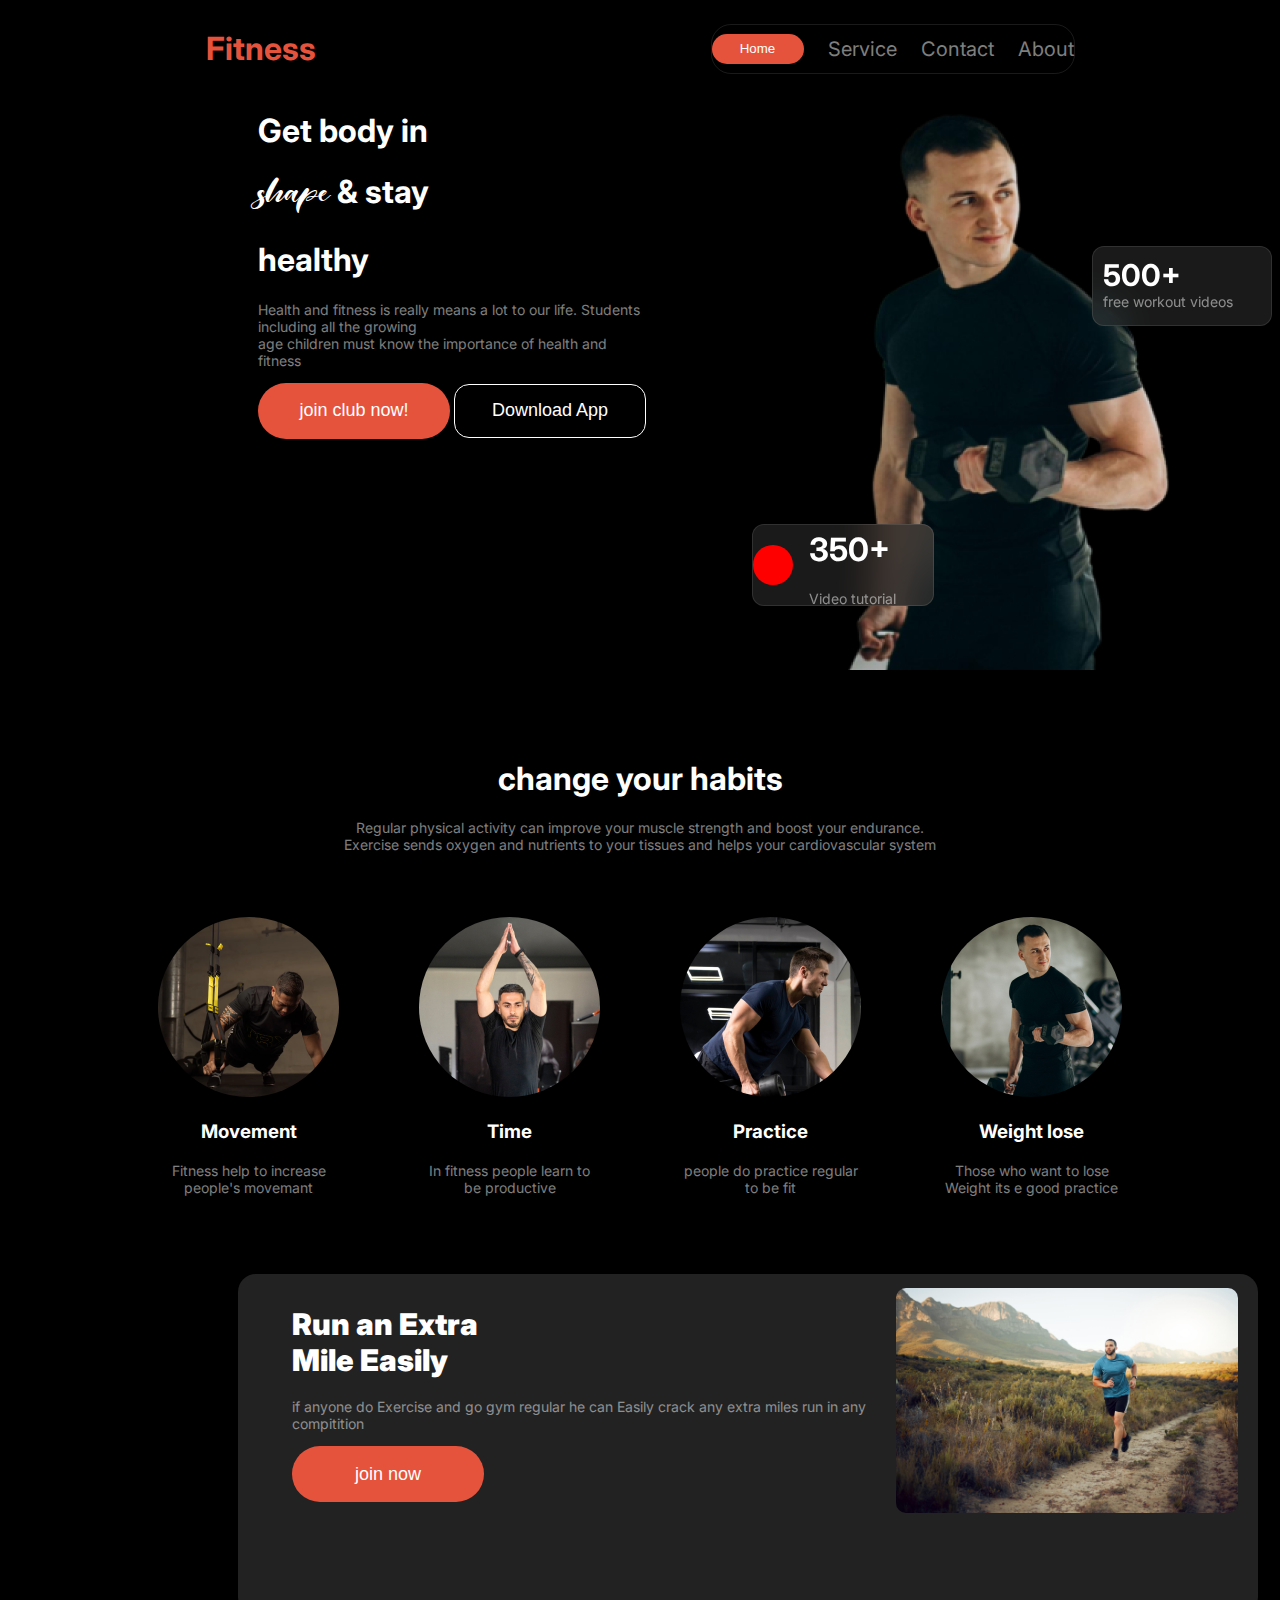
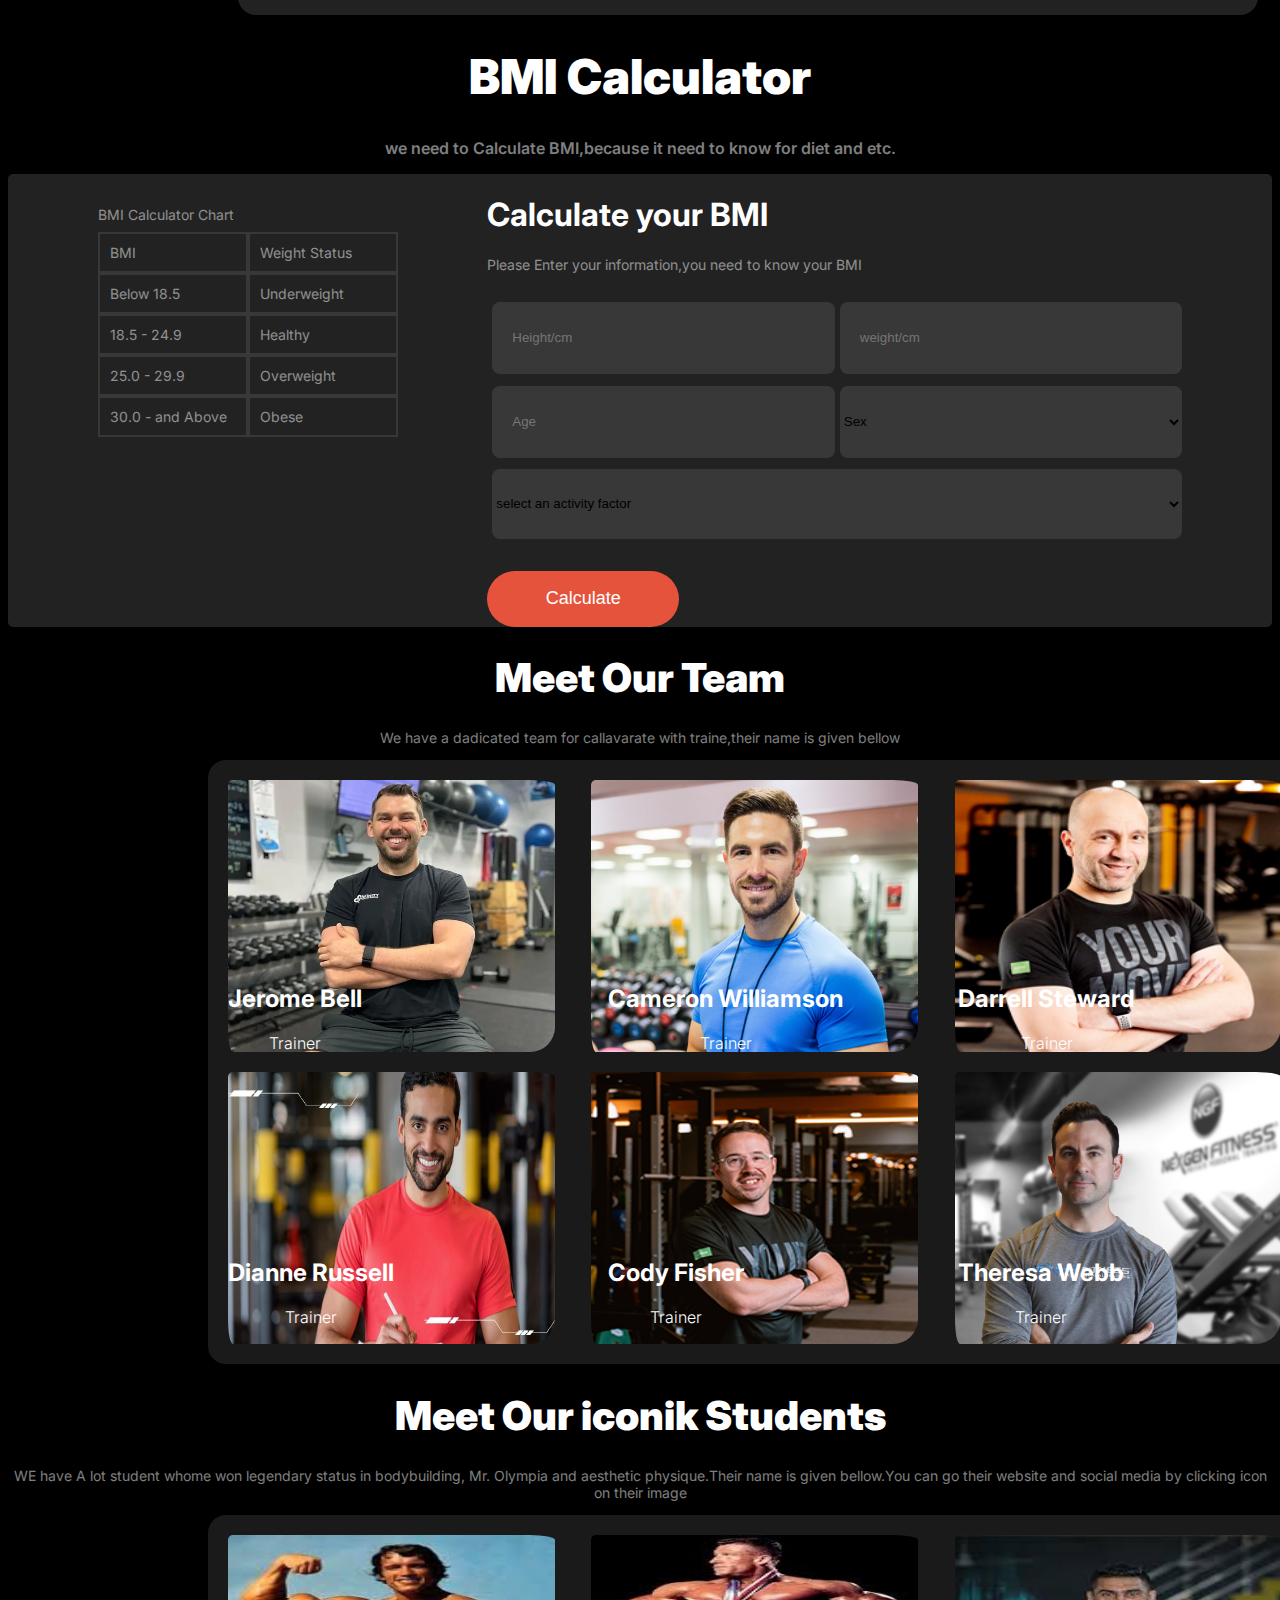
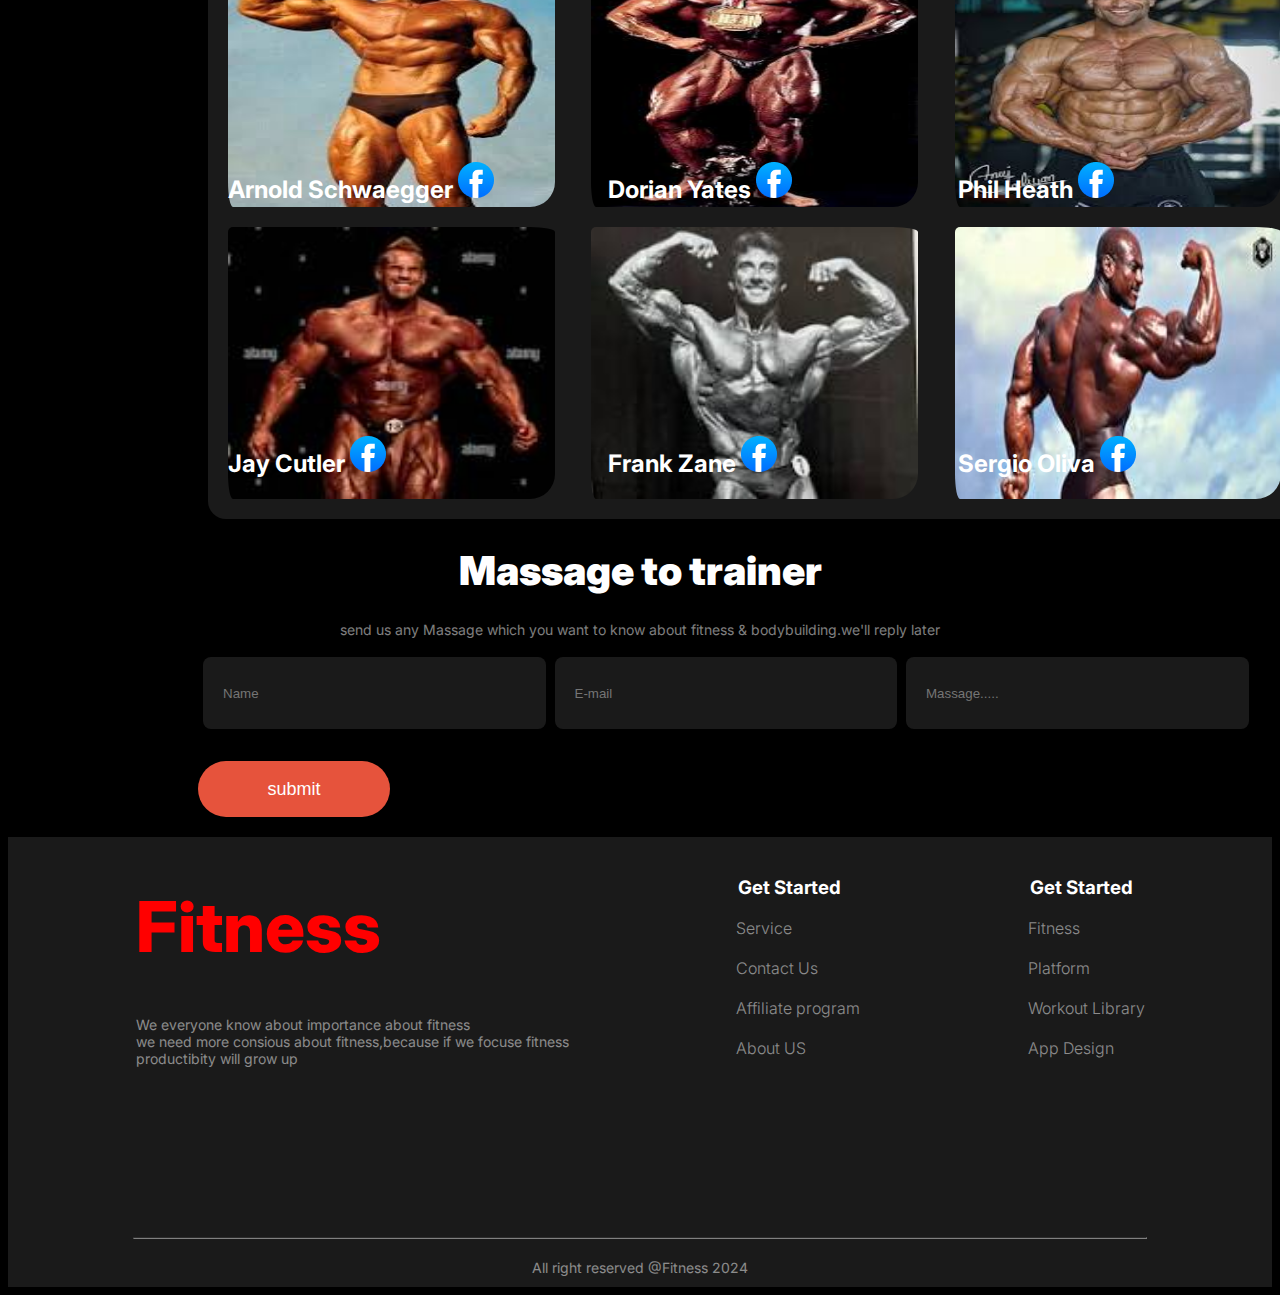
==== index.html @ fa9a308d "aro updated" ====
<!DOCTYPE html>
<html lang="en">

<head>
    <meta charset="UTF-8">
    <meta name="viewport" content="width=device-width, initial-scale=1.0">
    <title>Assignment_2</title>
    <link rel="stylesheet" href="styles/style.css">
    <link rel="stylesheet" href="font/stylesheet.css">
</head>

<body class="inter-fonts">
    <section class="main_jinis">
        <div class="upper">
            <h1 class="Fitness">Fitness</h1>
            <ul class="link_r">
                <button class="home_btn">Home</button>
                <li><a class="link likha" href="">Service</a></li>
                <li><a class="link likha" href="">Contact</a></li>
                <li><a class="link likha" href="">About</a></li>
            </ul>
            <!-- <div class="menu-icon">
                <i class="fa-solid fa-bars" onclick="toggleMenu()"></i>
            </div>  -->

        </div>
    </section>

    <section>
        <div class="banner">
            <div class="Get_body_in">
                <h1>Get body in</h1>
                <h1><span class="shape">shape</span> & stay</h1>
                <h1>healthy</h1>
                <p class="likha">Health and fitness is really means a lot to our life. Students including
                    all the growing <br> age children
                    must know the importance of health and fitness</p>
                <button class="btn1">join club now!</button>
                <button class="btn2">Download App</button>
            </div>
            <div class="pic_manush">
                <img src="images/Images 2.png" alt=""> <br>
                <div class="circle_home">
                    <button class="circle"></button>
                    <div class="Video_tutorial_350">
                        <h1>350+</h1>
                        <p class="likha">Video tutorial</p>
                    </div>

                </div>
                <div class="free">
                    <!-- <h1>bang</h1> -->
                    <h1 class="video500">500+</h1>
                    <p class="likha">free workout videos</p>

                </div>


            </div>





        </div>

    </section>
    <!-- cng  ur habit shuru -->
    <section class="change_your_habits">
        <h1 class="havit">change your habits</h1>
        <p class="havit likha">Regular physical activity can improve your muscle strength and boost your endurance.
            <br>
            Exercise sends oxygen
            and nutrients to your tissues and helps your cardiovascular system
        </p>
    </section>
    <!-- gol pic er kahini gula shuru -->
    <section class="ora_4jon">

        <div class="first_jon">
            <img class="round" src="images/image 3.png" alt="">
            <div class="Movement">
                <h3>Movement</h3>
                <p class="be_fit likha">Fitness help to increase people's movemant</p>
            </div>


        </div>
        <div class="first_jon">
            <div>
                <img class="round" src="images/image 2.png" alt="">
            </div>
            <div class="Movement">
                <h3>Time</h3>
                <p class="likha">In fitness people learn to be productive</p>
            </div>

        </div>
        <div class="first_jon">
            <div>
                <img class="round" src="images/image 4.png" alt="">

            </div>
            <div class="Movement">
                <h3>Practice</h3>
                <p class="likha">people do practice regular to be fit</p>
            </div>
        </div>
        <div class="first_jon">
            <div>
                <img class="round" src="images/image 5.png" alt="">
            </div>
            <div class="Movement">
                <h3>Weight lose</h3>
                <p class="likha">Those who want to lose Weight its e good practice</p>
            </div>

        </div>

    </section>
    <!--Run an Extra Mile Easily  -->
    <section class="Run_an">
        <div class="Mile_Easily_con">
            <h1 class="Mile_Easily">Run an Extra <br>Mile Easily</h1>
            <p class="likha anyone">if anyone do Exercise and go gym regular he can Easily crack any extra miles run in
                any compitition</p>
            <div class="anyone">
                <button class="btn1">join now</button>
            </div>
        </div>

        <div class="run_pic">
            <img src="images/run.jpg" alt="">
        </div>


    </section>
    <section class="BMI">
        <h1 class="BMI_heading">BMI Calculator</h1>
        <p class="likha BMI_likha">we need to Calculate BMI,because it need to know for diet and etc.</p>
    </section>

    <section class="Calculate">
        <div class="gridd_part">
            <h1 class="likha">BMI Calculator Chart</h1>
            <div class="jinis_continer">
                <div class="jinis likha">BMI</div>
                <div class="jinis likha">Weight Status</div>
                <div class="jinis likha">Below 18.5</div>
                <div class="jinis likha">Underweight</div>
                <div class="jinis likha">18.5 - 24.9 </div>
                <div class="jinis likha">Healthy</div>
                <div class="jinis likha">25.0 - 29.9</div>
                <div class="jinis likha">Overweight</div>
                <div class="jinis likha">30.0 - and Above</div>
                <div class="jinis likha">Obese</div>
            </div>


        </div>
        <div class="gridd_part2">
            <div>
                <h1>Calculate your BMI</h1>
                <p class="likha">Please Enter your information,you need to know your BMI</p>
            </div>
            <div class="Bmi_input_con">
                <input class="Bmi_input" type="text" name="" id="" placeholder="Height/cm">
                <input class="Bmi_input" type="text" name="" id="" placeholder="weight/cm">
                <input class="Bmi_input" type="text" name="" id="" placeholder="Age">
                <select class="Bmi_input_sex">
                    <option value="">Sex</option>
                    <option value="male">Male</option>
                    <option value="female">Female</option>
                    <option value="other">Other</option>
                </select>
                <!-- <input class="Bmi_input" type="text" name="" id="" placeholder="sex"> -->
                <select class="Bmi_input_activity">
                    <option value="">select an activity factor</option>
                    <option value="1">1</option>
                    <option value="  7-8 9 10 ">2-3</option>
                    <option value="other">4-6</option>
                    <option value="other">7-8</option>
                    <option value="other">9</option>
                    <option value="other">10</option>

                </select>
                <!-- <input class="Bmi_input" type="text" name="" id="" placeholder="select an activity factor"> -->
            </div>
            <div>
                <button class="btn1 btn_cal_edit ">Calculate</button>
            </div>

        </div>



    </section>
    <!-- meet our team -->
    <section class="Meet">
        <h1 class="meet_font">Meet Our Team</h1>
        <p class="likha ">We have a dadicated team for callavarate with traine,their name is given bellow</p>
    </section>

    <section class="traine_pic_container">
        <div class="trainer_pic_con">

            <img class="trainer_pic" src="images/trainer1.png" alt="">
            <div class="Jerome">
                <h2>Jerome Bell</h2>
                <p>Trainer</p>
            </div>
            <img class="trainer_pic" src="images/trainer2.png" alt="">
            <div class="Cameron">
                <h2>Cameron Williamson</h2>
                <p>Trainer</p>
            </div>
            <img class="trainer_pic" src="images/trainer3.png" alt="">
            <div class="Darrell">
                <h2>Darrell Steward</h2>
                <p>Trainer</p>
            </div>
            <img class="trainer_pic" src="images/trainer4.png" alt="">
            <div class="Dianne">
                <h2>Dianne Russell</h2>
                <p>Trainer</p>
            </div>
            <img class="trainer_pic" src="images/trainer5.png" alt="">
            <div class="Cody">
                <h2>Cody Fisher</h2>
                <p>Trainer</p>
            </div>
            <img class="trainer_pic" src="images/trainer6.png" alt="">
            <div class="Theresa">
                <h2>Theresa Webb</h2>
                <p>Trainer</p>
            </div>
        </div>


    </section>
    <!-- nije theke korte bolchilo ei part ta -->
    <section class="Meet">
        <h1 class="meet_font">Meet Our iconik Students</h1>
        <p class="likha ">WE have A lot student whome won legendary status in bodybuilding, Mr. Olympia and aesthetic
            physique.Their name is given bellow.You can go their website and social media by clicking icon on their
            image</p>
    </section>
    <section class="traine_pic_container">
        <div class="trainer_pic_con">

            <img class="trainer_pic" src="images/student/Arnold.jpg" alt="">
            <div class="Jerome">
                <h2>Arnold Schwaegger <a href="https://www.facebook.com/arnold/" target="_blank" class="social-link">
                        <img src="images/facebook.png" alt="Facebook" class="social-icon">
                    </a></h2>


            </div>
            <img class="trainer_pic" src="images/student/Dorian.jpg" alt="">
            <div class="Cameron">
                <h2>Dorian Yates <a href="https://www.facebook.com/DorianYatesDY/" target="_blank" class="social-link">
                        <img src="images/facebook.png" alt="Facebook" class="social-icon">
                    </a></h2>

            </div>
            <img class="trainer_pic" src="images/student/Phil.jpg" alt="">
            <div class="Darrell">
                <h2>Phil Heath <a href="https://www.facebook.com/p/Phil-Heath-The-Gift--100063620144382/"
                        target="_blank" class="social-link">
                        <img src="images/facebook.png" alt="Facebook" class="social-icon">
                    </a></h2>

            </div>
            <img class="trainer_pic" src="images/student/Jay.jpg" alt="">
            <div class="Dianne">
                <h2>Jay Cutler <a href="https://www.facebook.com/JayCutler4x/" target="_blank" class="social-link">
                        <img src="images/facebook.png" alt="Facebook" class="social-icon">
                    </a></h2>

            </div>
            <img class="trainer_pic" src="images/student/Frank.jpg" alt="">
            <div class="Cody">
                <h2>Frank Zane <a href="https://www.facebook.com/therealfrankzane/" target="_blank" class="social-link">
                        <img src="images/facebook.png" alt="Facebook" class="social-icon">
                    </a></h2>

            </div>
            <img class="trainer_pic" src="images/student/Sergio.jpg" alt="">
            <div class="Theresa">
                <h2>Sergio Oliva <a href="https://www.facebook.com/SergioOlivaJrFanPage/" target="_blank"
                        class="social-link">
                        <img src="images/facebook.png" alt="Facebook" class="social-icon">
                    </a></h2>

            </div>
        </div>


    </section>
    <section class="Meet">
        <h1 class="meet_font">Massage to trainer</h1>
        <p class="likha ">send us any Massage which you want to know about fitness & bodybuilding.we'll reply later
        </p>
    </section>
    <!-- <section class="creative">
        <div>
            <div class="Bmi_input_con">
                <input class="Bmi_input" type="text " name="" id="" placeholder="Name">
                <input class="Bmi_input" type="email" name="" id="" placeholder="E-mail" required>
                <input class="Bmi_input" type="text " name="" id="" placeholder="Age">
                <input class="Bmi_input" type="text " name="" id="" placeholder="weight">
                <input class="Bmi_input" type="text " name="" id="" placeholder="Input you BMI">
                <input class="Bmi_input" type="text " name="" id="" placeholder="Massage.....">
                <div class="align">
                    <button class="btn1 btn_cal_edit">submit</button>
                </div>

            </div>
        </div>
    </section> -->
    <div class="pari">
        <input class="Bmi_input Bmi_inputt" type="text " name="" id="" placeholder="Name">
        <input class="Bmi_input" type="email" name="" id="" placeholder="E-mail" required>
        <input class="Bmi_input" type="text " name="" id="" placeholder="Massage.....">
        <div class="vertical-center">
            <button class="btn1 btn_cal_edit">submit</button>
        </div>

    </div>
    <section class="foot">
        <div class="foot_fitness">
            <h1 class="f">Fitness</h1>
            <p class="likha">We everyone know about importance about fitness <br>
                we need more consious about fitness,because if we focuse fitness <br>
                productibity will grow up
            </p>
        </div>
        <div>
            <h3 class="Get">Get Started</h3>
            <ol class="ol">
                <li><a class="last_link" href="">Service</a> </li>
                <br>
                <li><a class="last_link" href="">Contact Us</a></li>
                <br>
                <li><a class="last_link" href="">Affiliate program</a></li>
                <br>
                <li><a class="last_link" href="">About US</a></li>
            </ol>
        </div>
        <div>
            <h3 class="Get">Get Started</h3>
            <ol class="ol">
                <li><a class="last_link" href="">Fitness</a> </li>
                <br>
                <li><a class="last_link" href="">Platform </a></li>
                <br>
                <li><a class="last_link" href="">Workout Library</a></li>
                <br>
                <li><a class="last_link" href="">App Design</a></li>
            </ol>
        </div>

    </section>

    <section class="foot2">
        <hr class="hrr">
        <h5 class="right likha">All right reserved @Fitness 2024</h5>
    </section>






</body>

</html>
---- styles/style.css ----
@import url('https://fonts.googleapis.com/css2?family=Inter:wght@100..900&display=swap');

/* @import url('https://fonts.cdnfonts.com/css/miama'); */
/* @font-face {
    font-family: "miama";
    src: url (' ');

} */
.shape{
    font-family: 'real_miami';
  }

/*   
* {
     margin: 1rem;
    padding-left: 1rem;
    padding-right: 1rem; 
 
}  */
/* .shape{
    font-size: larger;
  } */
.likha {
    color: rgba(255, 255, 255, 0.5);
    font-size: 14px;
    font-weight: 400;
    margin-top: 0px;
    background-image: url("");
    /* text-align: center; */

}

.inter-fonts {
    font-family: "Inter", sans-serif;
    font-optical-sizing: auto;
    font-weight: 300;
    font-style: normal;
    font-variation-settings: "slnt" 0;
    background-color: black;
    color: white;
}

.upper {
    display: flex;
    justify-content: space-around;
}


.home_btn {
    width: 92px;
    height: 30px;
    background: rgb(230, 83, 60);
    border-radius: 15px;
    text-align: center;
    color: white;
    border: none;
}

.btn1 {
    font-size: 18px;
    background: rgb(230, 83, 60);
    border-radius: 30px;
    text-align: center;
    color: white;
    width: 12rem;
    height: 3.5rem;
    border: none;
}

.btn2 {
    font-size: 18px;
    color: white;
    background: black;
    border: 1px solid white;
    border-radius: 15px;
    text-align: center;
    /* color: white; */
    width: 12rem;
    height: 54px;
    /* border: none; */

}




@media screen and (max-width:576px) {
    .home_btn {
        flex-direction: column;
        align-items: center;
    }

    .home_btn a {
        padding: 10px 12px;
        /* Reduce padding for smaller screens */
        font-size: 14px;
        /* Adjust font size */
    }

    .link_r {
        /* border: 5px solid whitesmoke; */
        flex-direction: column;

    }

}

.banner {
    display: flex;
    gap: 12rem;
}

.video500 {
    color: white;
    font-size: 30px;
    font-weight: 700;
    padding: 0px;
    margin: 0px;

}

.Get_body_in {
    padding-left: 250px
}

.Fitness {
    color: rgb(230, 83, 60);
    font-weight: 700;

}

.link {
    text-decoration: none;

    font-size: 20px;


}


.link_r {
    border: 1px solid rgba(255, 255, 255, 0.1);

    border-radius: 20px;
    list-style: none;
    display: flex;
    align-items: center;
    gap: 1.5rem;
    padding-left: 0px;

}

.shape {
    font-weight: 400;
}

.main_jinis {
    background-color: linear-gradient(rgb(17, 17, 17), rgba(119, 119, 119, 0) 100%);
}

/* 
.pera_btn {
    display: flex;
    border: 5px solid rebeccapurple;
} */
/* 
.out {
    border: 1px solid rgba(255, 255, 255, 0.1);
    height: 96px;
    width: 206px;
    border-radius: 12px;
    backdrop-filter: blur(20px);
    background: rgba(48, 48, 48, 0.54);

}
*/
.circle_home {
    display: flex;
    flex-direction: row;
    align-items: center;
    border: 1px solid #ffffff1a;
    border-radius: 12px;
    backdrop-filter: blur(20px);
    background: rgba(48, 48, 48, 0.54);
    width: 180px;
    height: 80px;
    margin-top: -150px;
    margin-left: -90px;
    gap: 1rem;

}

/* .Video_tutorial_350 {} */

.circle {
    height: 40px;
    width: 40px;
    border-radius: 20px;
    background-color: red;
    border: none;
    /* position: absolute; */


}

.free {
    /* margin-top: 0px;
    padding-top: 0px; */
    width: 180px;
    /* min-width: fit-content; */
    height: 80px;
    border: 1px solid rgba(255, 255, 255, 0.1);
    border-radius: 12px;
    backdrop-filter: blur(20px);
    background: rgba(255, 255, 255, 0.1);
    margin-top: -360px;
    margin-left: 250px;
    box-sizing: border-box;
    padding: 10px;

}

/* bannar part responsive korbo ekn */
@media screen and (max-width:576px) {

    .banner {
        flex-direction: column;
        margin-left: 6rem;
    }

    .Get_body_in {
        margin-left: -20rem;
    }

    .pic_manush {
        /* width: 100%; */
        margin-top: -10rem;
        margin-left: -1rem;
    }

    .free {
        margin-top: -330px;
        margin-left: 210px;
    }

    .circle_home {
        margin-top: -250px;
        margin-left: -80px;
    }




}

.change_your_habits {
    margin-top: 20rem;
}

.havit {
    text-align: center;
}

@media screen and (max-width:576px) {
    .change_your_habits {
        padding-top: 5rem;
    }
}

.ora_4jon {
    display: flex;
    /* padding-top: 4rem; */
    margin: 4rem auto;
    /* padding-left: 16rem; */
    /* padding-right: 16rem; */
    justify-content: center;
    gap: 5rem;
    max-width: 220px;
}

.round {
    border-radius: 50%;

}

.Movement {
    text-align: center;
}

.be_fit {
    text-align: center;
}

@media screen and (max-width:576px) {
    .ora_4jon {
        /* border: 2px solid blue; */
        flex-direction: column;
        /* border-right: 50000rem; */
        /* margin-right: */
    }

    .Movement {
        /* border: 2px dotted blueviolet; */

    }

    .first_jon {
        /* border: 2px solid brown; */

    }

    /* .first_jon{
        padding-left: -800rem;
    } */


    /* .round {} */
}

.Mile_Easily_con {
    /* border: 2px  solid brown; */
    margin-top: -100px;
    padding-top: 0px;
}

.Mile_Easily {
    /* border: 2px solid blue; */
    font-size: 30px;
    font-weight: 900;
    /* padding-top:  0px; */
    /* margin-top: 0px; */
    padding-left: 54px;
}

.Run_an {
    margin-left: 230px;
    width: 1020px;
    height: 341px;
    align-items: center;
    border-radius: 18px;
    background: rgb(34, 34, 34);
    display: flex;
    /* border: 2px blueviolet dashed; */


}


.anyone {
    padding-left: 54px;
}

.run_pic {
    border-radius: 10px;
    height: 312px;
    width: 366px;
    padding-right: 20px;
    /* transform: scale(2); */
    /* display: inline-block; */
    /* transition: transform 0.3s ease-in-out; */
    /* all .2s ease; */
    /* vertical-align: middle; */


}

.run_pic img {
    /* transform: */
    width: 100%;
    border-radius: 10px;
    /* width: 366px;
height: 312px; */
    /* transform: scale(2); */
}

@media screen and (max-width:576px) {
    .Run_an {
        /* border: 2px solid brown; */
        margin-top: 1rem;
        width: 430px;
        height: 530px;
        margin-left: -0rem;
        flex-direction: column;
        padding-left: rem;
    }

    .Mile_Easily_con {
        margin-top: 1rem;
    }

    .run_pic {
        margin-top: 2rem;
    }

}


.BMI {
    text-align: center;
}

.BMI_heading {
    font-size: 48px;
    font-weight: 900;
}

@media screen and (max-width:576px) {
    .BMI {
        margin-left: 1rem;
    }
}


.BMI_likha {
    font-size: 16px;
    font-weight: 600;

}

.Calculate {
    background-color: rgb(34, 34, 34);
    width: 100%;
    border-radius: 5px;
}

.jinis {
    border: 2px solid rgba(255, 255, 255, 0.1);
    padding: 10px;

}

.jinis_continer {
    display: grid;

    grid-template-columns: 150px 150px;


}

.Bmi_input_con {
    padding-top: 10px;
    display: grid;
    grid-template-columns: repeat(2, 1fr);
    row-gap: 7px;
    /* column-gap: px; */
}

.Bmi_input {
    border-radius: 8px;
    width: 282.5px;
    height: 48px;
    position: static;
    margin-top: 5px;
    margin-left: 5px;
    background: rgba(255, 255, 255, 0.1);
    padding: 12px 40px 12px 20px;
    /* align-items: center; */
    border: none;

}

.Bmi_input_sex {
    background: rgba(255, 255, 255, 0.1);
    border-radius: 8px;
    border: none;
    margin-top: 5px;
    margin-left: 5px;
    position: static;

}

.Bmi_input_activity {
    background: rgba(255, 255, 255, 0.1);
    border-radius: 8px;
    border: none;
    margin-top: 4px;
    margin-left: 5px;
    /* width: px; */
    height: 70px;
    grid-column: span 2;

}

.gridd_part {

    padding-top: 2rem;

}

@media screen and (max-width:576px) {
    .Calculate {
        width: 465px;
        flex-direction: column;
        border-radius: 10px;

    }

    .gridd_part {
        margin-top: 3rem;
        margin-left: 3rem;


    }

    .gridd_part2 {
        margin-top: 3rem;
        margin-left: 3rem;
        /* margin-right: 5rem; */
    }

    .Bmi_input_con {
        width: 50px;
    }

    .Bmi_input {
        width: 140px;

    }

    .Bmi_input_sex {
        width: 200px;
    }

    .Bmi_input_activity {
        width: 415px;
    }

    .btn_cal_edit {
        margin-bottom: 2rem;
    }
}

hr {
    margin: 0px;
}

.hrr {

    width: 80%;
    margin: auto;
    border-color: gray;

}

.Calculate {
    display: flex;
    justify-content: space-evenly;
    /* height: fit-content; */
}

.btn_cal_edit {
    margin-top: 2rem;

}

.Meet {
    text-align: center;
}

.meet_font {
    font-size: 40px;
    font-weight: 900;
}

.traine_pic_container {
    border-radius: 18px;
    background: rgba(255, 255, 255, 0.1);
    width: 80%;
    align-items: center;
    width: 1090px;
    height: 604px;
    margin-left: 200px;

}

.trainer_pic_con {
    display: grid;
    grid-template-columns: repeat(3, 1fr);
    position: relative;
    text-align: center;
    color: white;

}

.trainer_pic {
    padding-top: 20px;
    padding-left: 20px;
    width: 326.67px;
    height: 272px;
    border-radius: 25px;
    /* object-fit: cover; */

}

.Jerome {
    position: absolute;
    bottom: 275px;
    left: 20px;
}

.Cameron {
    position: absolute;
    bottom: 275px;
    left: 400px;
}

.Darrell {
    position: absolute;
    bottom: 275px;
    left: 750px;
}

.Dianne {
    position: absolute;
    bottom: 1px;
    left: 20px;
}

.Cody {
    position: absolute;
    bottom: 1px;
    left: 400px;
}

.Theresa {
    position: absolute;
    bottom: 1px;
    left: 750px;
}

@media screen and (max-width:576px) {
    .traine_pic_container {
        margin-left: 3rem;

        width: 370px;
        height: 1800px;
        /* flex-direction: column; */
    }

    .trainer_pic_con {
        grid-template-columns: repeat(1, 1fr);

    }

    .Jerome {
        position: absolute;
        bottom: 1450px;
        left: 30px;
    }

    .Cameron {
        position: absolute;
        bottom: 1150px;
        left: 30px;
    }

    .Darrell {
        position: absolute;
        bottom: 880px;
        left: 30px;
    }

    .Dianne {
        position: absolute;
        bottom: 580px;
        left: 30px;
    }

    .Cody {
        position: absolute;
        bottom: 280px;
        left: 30px;
    }

    .Theresa {
        position: absolute;
        bottom: 1px;
        left: 30px;
    }


}

@media screen and (max-width:576px) {
    .creative {
        border: 1px solid blue;
        /* margin-left: 55rem; */
        margin: 0 auto;
        /* width: 10%; */
        /* width: 90px; */
        /* height: 5000px; */
        /* width: max-content; */
        height: auto;
        width: fit-content;
    }

    .Bmi_input {
        /* border: 5px dotted blue; */


    }

    .Bmi_input_con {
        /* column-gap: 5px; */
    }

    .pari {
        /* border: 5px dotted blue; */
        padding-left: 50px;
        width: 100px;
    }

    .Bmi_inputt {}


}

.foot {
    margin-top: 20px;
    background: rgba(255, 255, 255, 0.1);
    height: 400px;
    /* border-radius: 15px; */
    display: flex;
    justify-content: space-evenly;
    width: 100%;
    border-width: 2px solid blue;
    /* rgba(255, 255, 255, 0.1); */
    /* border-width: 70%; */
    border: width 40%;


}

.f {
    color: red;
    font-size: 70px;
    font-weight: 800;

}


.Get {
    padding-top: 20px;
    padding-left: 42px;
}

.ol {
    list-style: none;

}

.last_link {
    text-decoration: none;
    color: rgba(255, 255, 255, 0.5);


}

.foot2 {

    background: rgba(255, 255, 255, 0.1);
    height: 50px;
    width: 100%;

}

.right {
    text-align: center;
    padding-top: 20px;
}

.creative {
    border-radius: 18px;
    background: rgba(255, 255, 255, 0.1);
    width: 80%;
    align-items: center;
    width: 1090px;
    height: 350px;
    margin: 0 auto;

}


@media screen and (max-width:576px) {
    .foot {
        height: 51rem;
        width: 29rem;
        /* border-radius: 50px; */
        flex-direction: column;
    }

    .f {
        margin-top: 0px;
    }

    .foot_fitness {
        border-radius: 5px;
        /* border: 1px solid blue; */
        margin-top: 1px;
        margin-left: 2rem;

    }

    .foot2 {
        width: 29rem;

    }


}

.pari {
    padding-left: 190px;
}
---- font/stylesheet.css ----
/*! Generated by Font Squirrel (https://www.fontsquirrel.com) on August 12, 2024 */



@font-face {
    font-family: 'real_miami';
    src: url('real_miami-webfont.eot');
    src: url('real_miami-webfont.eot?#iefix') format('embedded-opentype'),
         url('real_miami-webfont.woff2') format('woff2'),
         url('real_miami-webfont.woff') format('woff'),
         url('real_miami-webfont.ttf') format('truetype'),
         url('real_miami-webfont.svg#real_miamiregular') format('svg');
    font-weight: normal;
    font-style: normal;

}
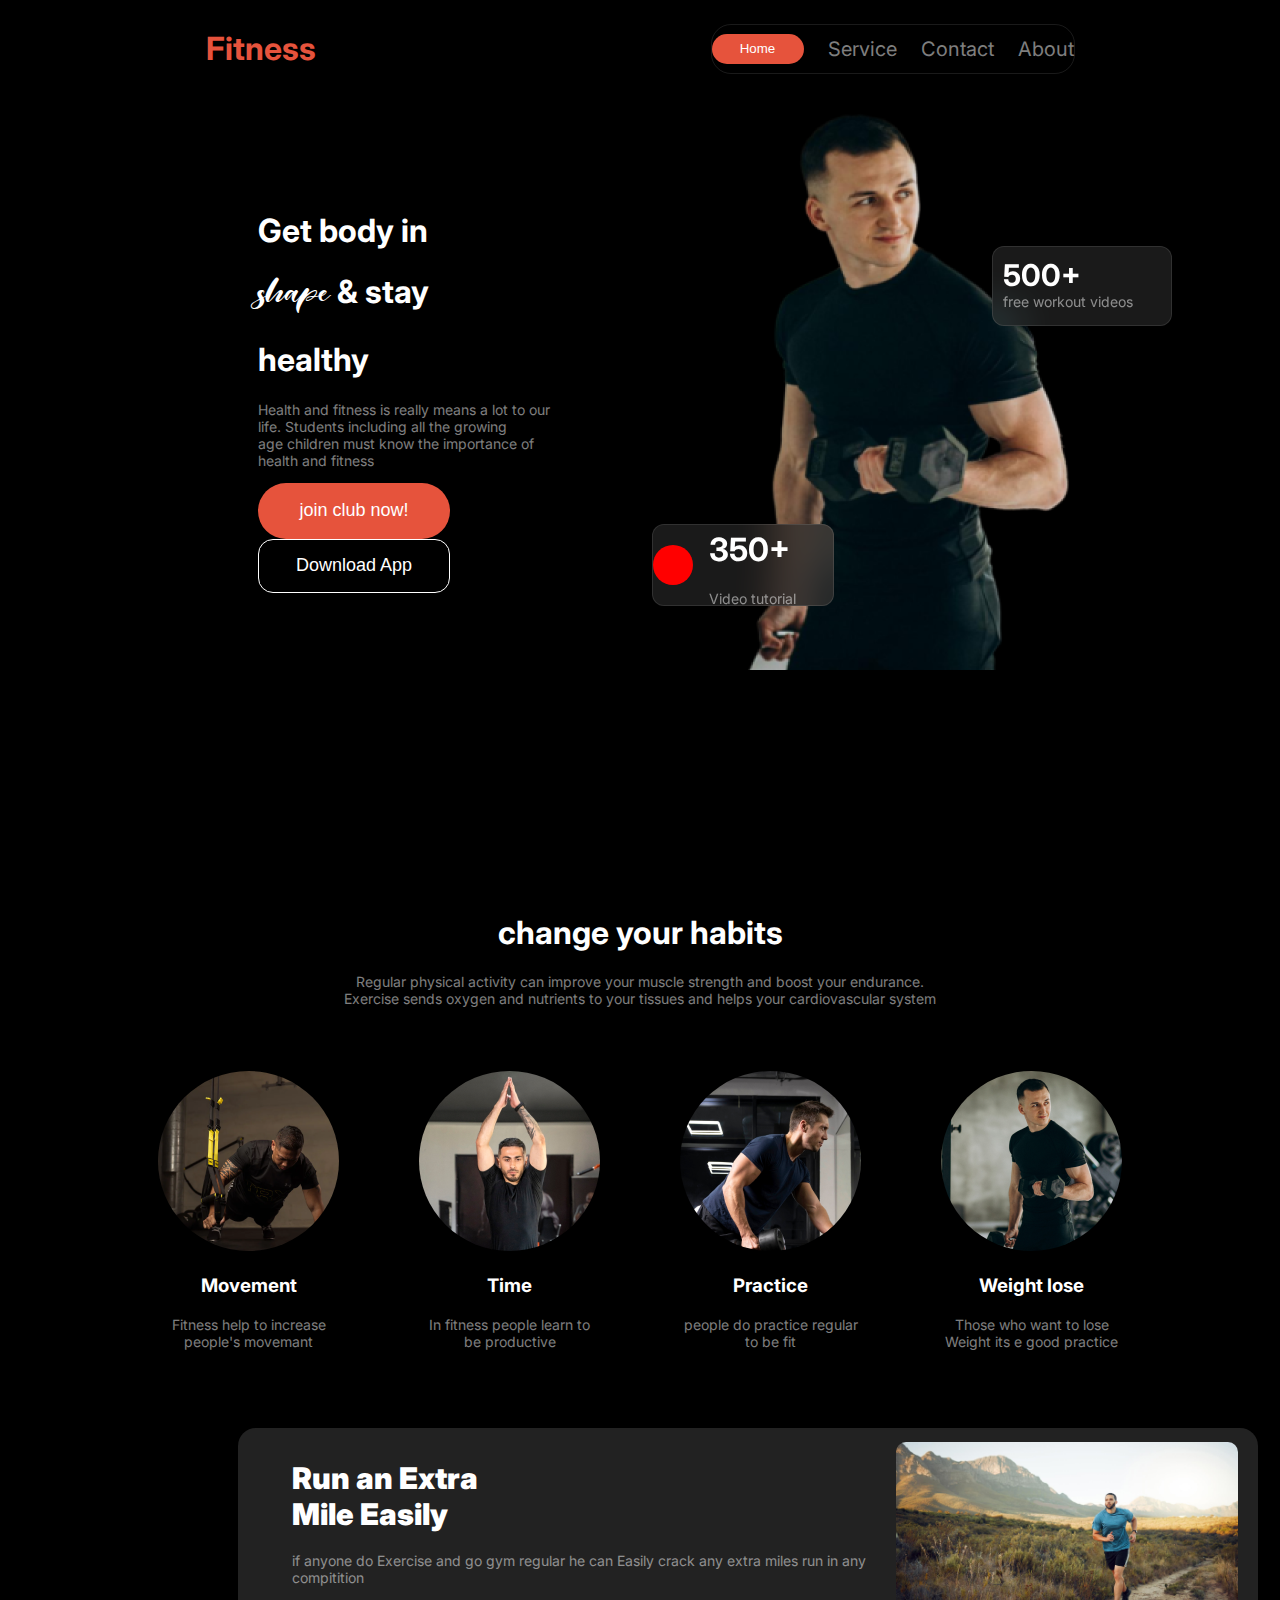
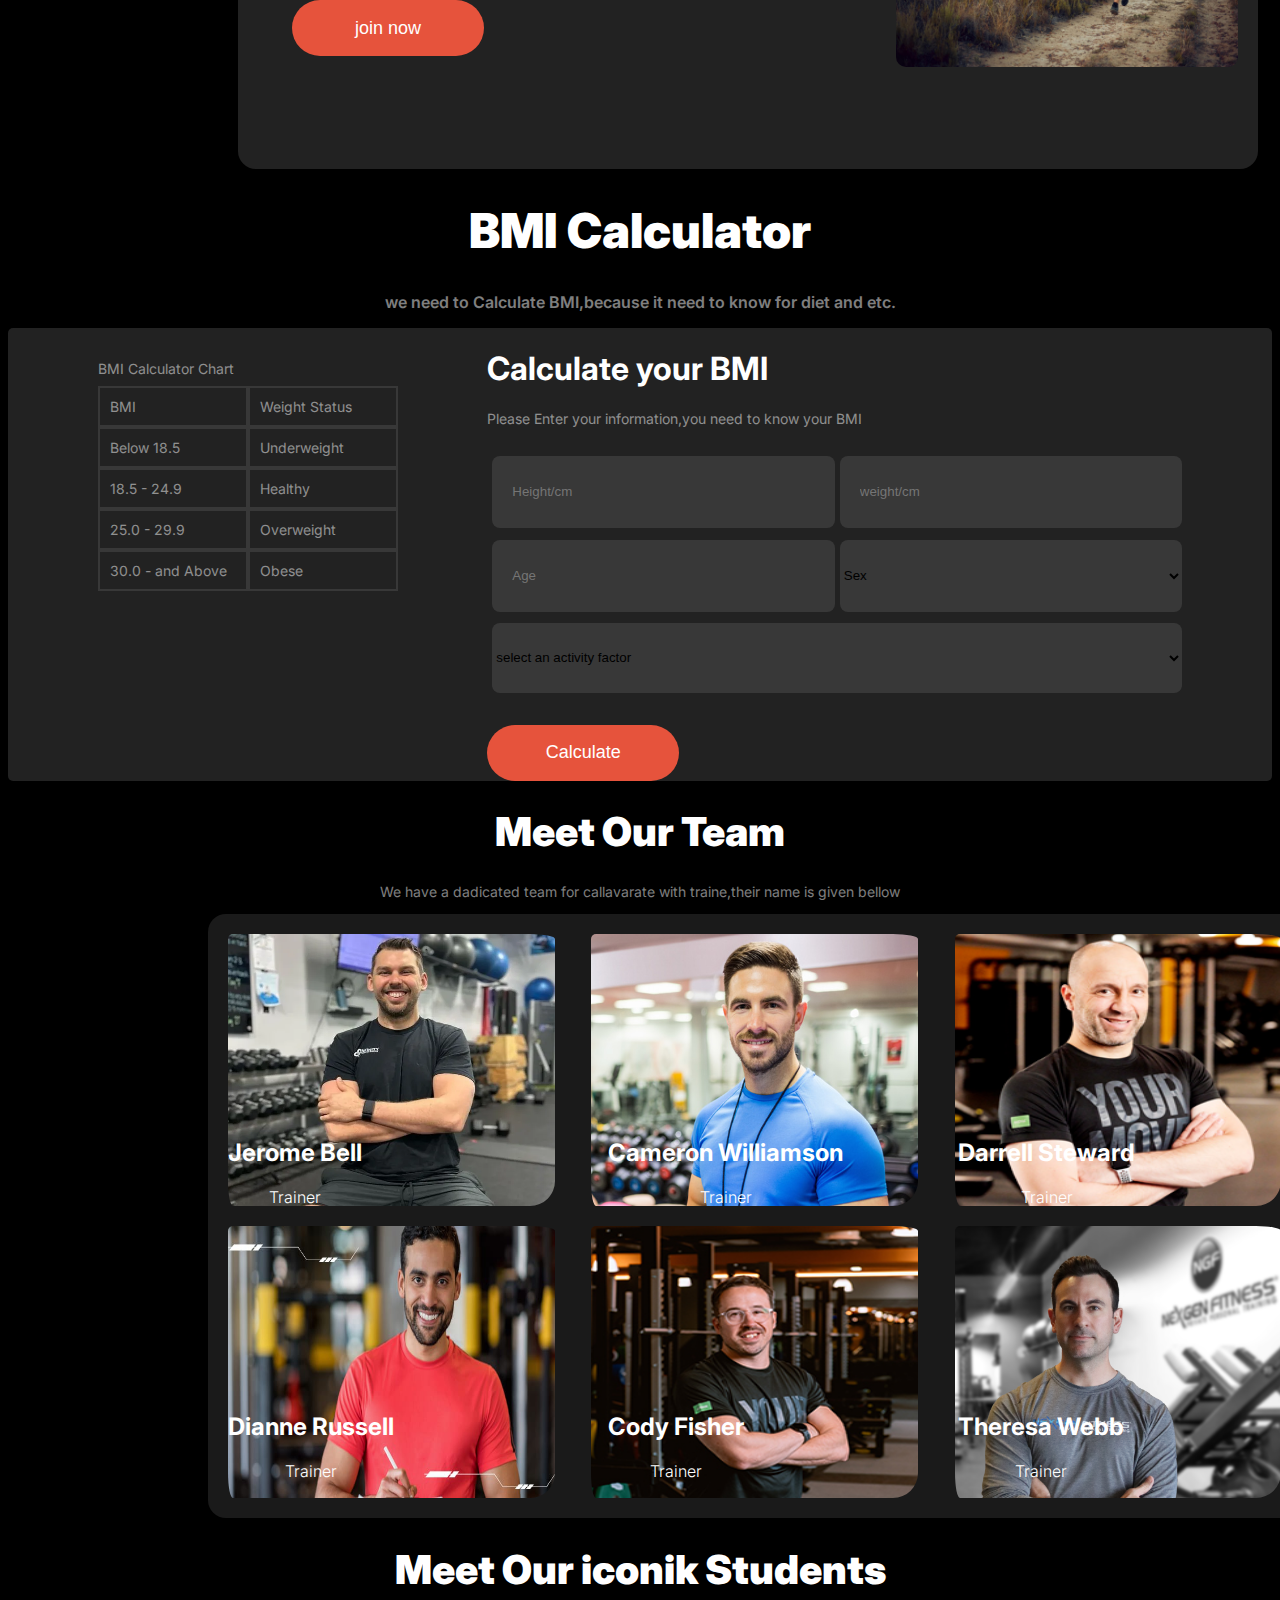
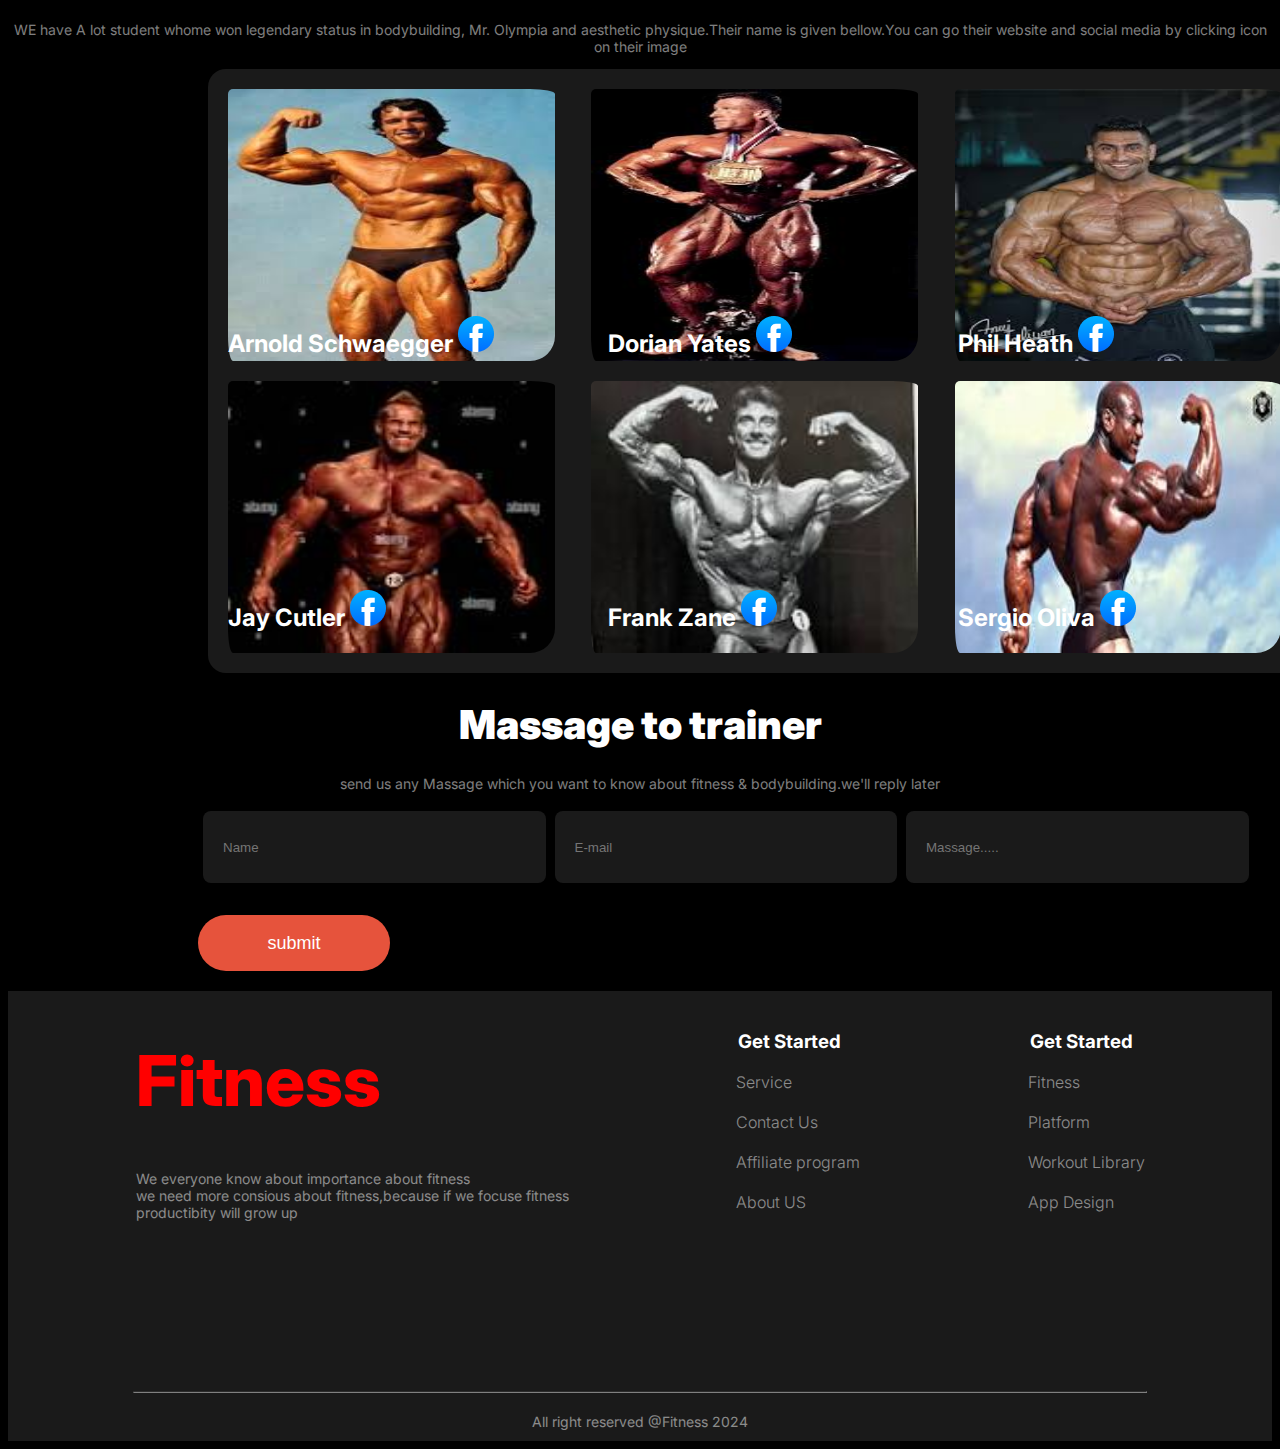
==== commit 55dbeaf3: "my" ====
--- a/index.html
+++ b/index.html
@@ -7,6 +7,9 @@
     <title>Assignment_2</title>
     <link rel="stylesheet" href="styles/style.css">
     <link rel="stylesheet" href="font/stylesheet.css">
+    <link rel="stylesheet" href="https://cdnjs.cloudflare.com/ajax/libs/font-awesome/6.6.0/css/all.min.css"
+        integrity="sha512-Kc323vGBEqzTmouAECnVceyQqyqdsSiqLQISBL29aUW4U/M7pSPA/gEUZQqv1cwx4OnYxTxve5UMg5GT6L4JJg=="
+        crossorigin="anonymous" referrerpolicy="no-referrer" />
 </head>
 
 <body class="inter-fonts">
@@ -37,10 +40,15 @@
                     must know the importance of health and fitness</p>
                 <button class="btn1">join club now!</button>
                 <button class="btn2">Download App</button>
-            </div>
+                <!-- <i class="fa-solid fa-play"></i> -->
+
+            </div>
+            <!-- <i class="fa-solid fa-play"></i> -->
             <div class="pic_manush">
                 <img src="images/Images 2.png" alt=""> <br>
+
                 <div class="circle_home">
+
                     <button class="circle"></button>
                     <div class="Video_tutorial_350">
                         <h1>350+</h1>
--- a/styles/style.css
+++ b/styles/style.css
@@ -6,6 +6,13 @@
     src: url (' ');
 
 } */
+ .fa-solid{
+    /* border: 2px solid blue; */
+    /* padding-bottom: 50px; */
+    padding-top: 300px;
+    padding-left: 0px;
+    padding-right:150px;
+ }
 .shape{
     font-family: 'real_miami';
   }
@@ -102,6 +109,7 @@
         flex-direction: column;
 
     }
+    
 
 }
 
@@ -120,6 +128,7 @@
 }
 
 .Get_body_in {
+    padding-top: 100px;
     padding-left: 250px
 }
 
@@ -198,6 +207,7 @@
     border-radius: 20px;
     background-color: red;
     border: none;
+    
     /* position: absolute; */
 
 
@@ -219,6 +229,10 @@
     padding: 10px;
 
 }
+.pic_manush {
+    /* width: 100%; */
+   padding-right: 100px;
+}
 
 /* bannar part responsive korbo ekn */
 @media screen and (max-width:576px) {
@@ -229,13 +243,20 @@
     }
 
     .Get_body_in {
+        padding-top: 10px;
         margin-left: -20rem;
     }
+    .fa-solid{
+        /* border: 2px solid blue; */
+        /* padding-bottom: 50px; */
+        padding-left: 2rem;
+        padding-top: 1rem;
+        
+     }
 
     .pic_manush {
         /* width: 100%; */
-        margin-top: -10rem;
-        margin-left: -1rem;
+        padding-top: px;
     }
 
     .free {
@@ -295,6 +316,7 @@
     .ora_4jon {
         /* border: 2px solid blue; */
         flex-direction: column;
+
         /* border-right: 50000rem; */
         /* margin-right: */
     }
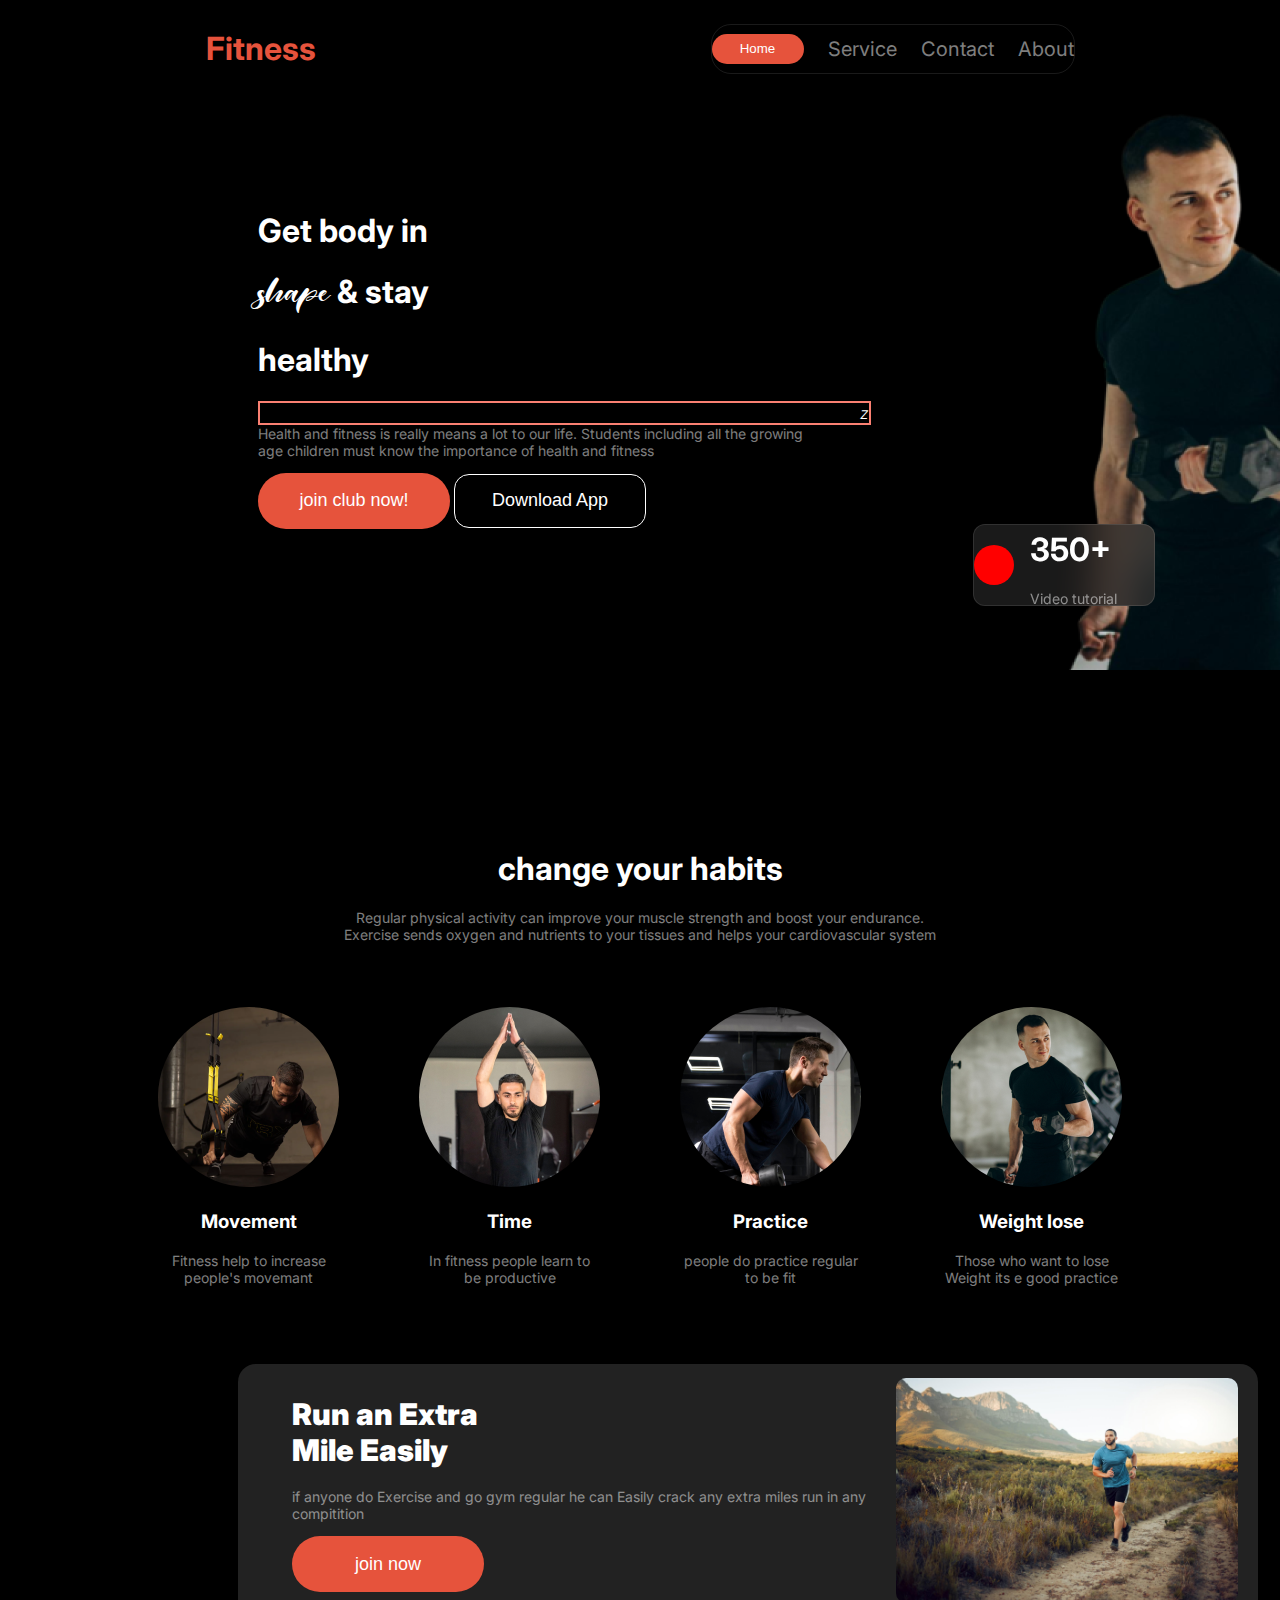
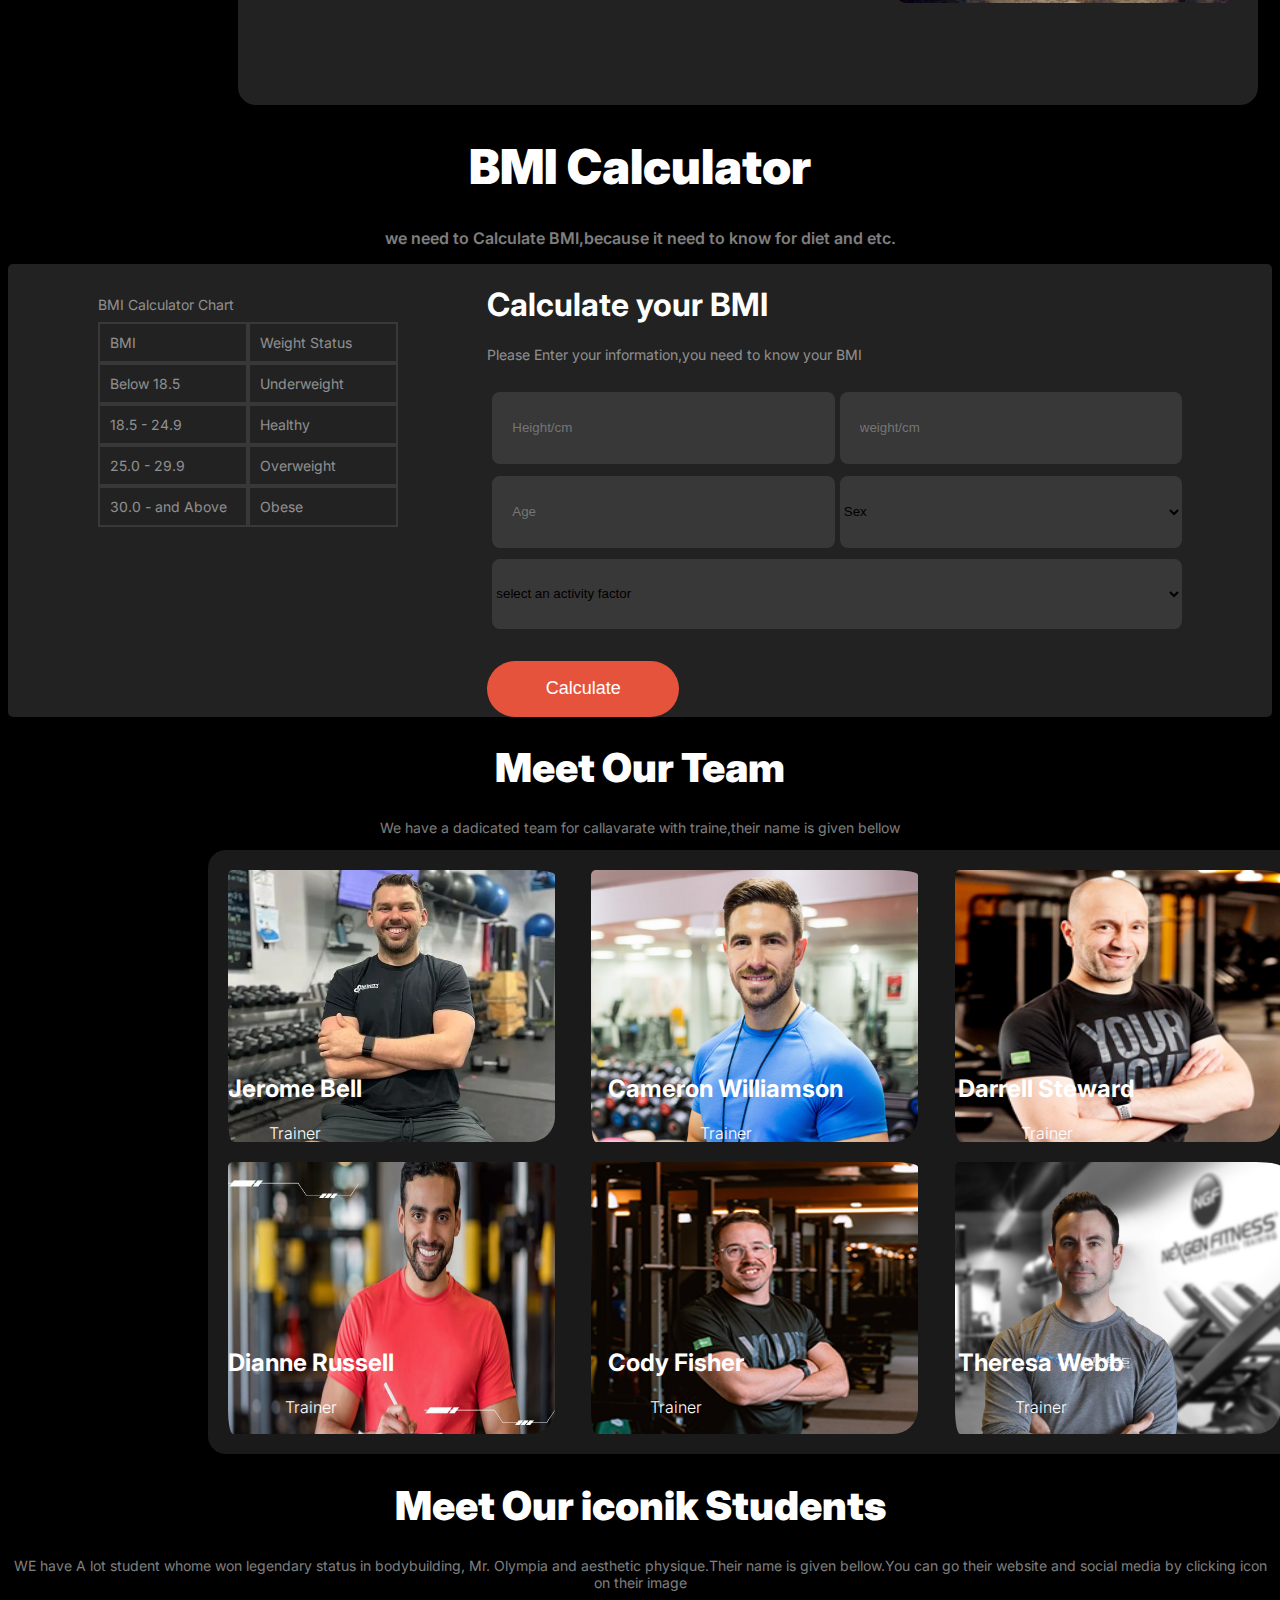
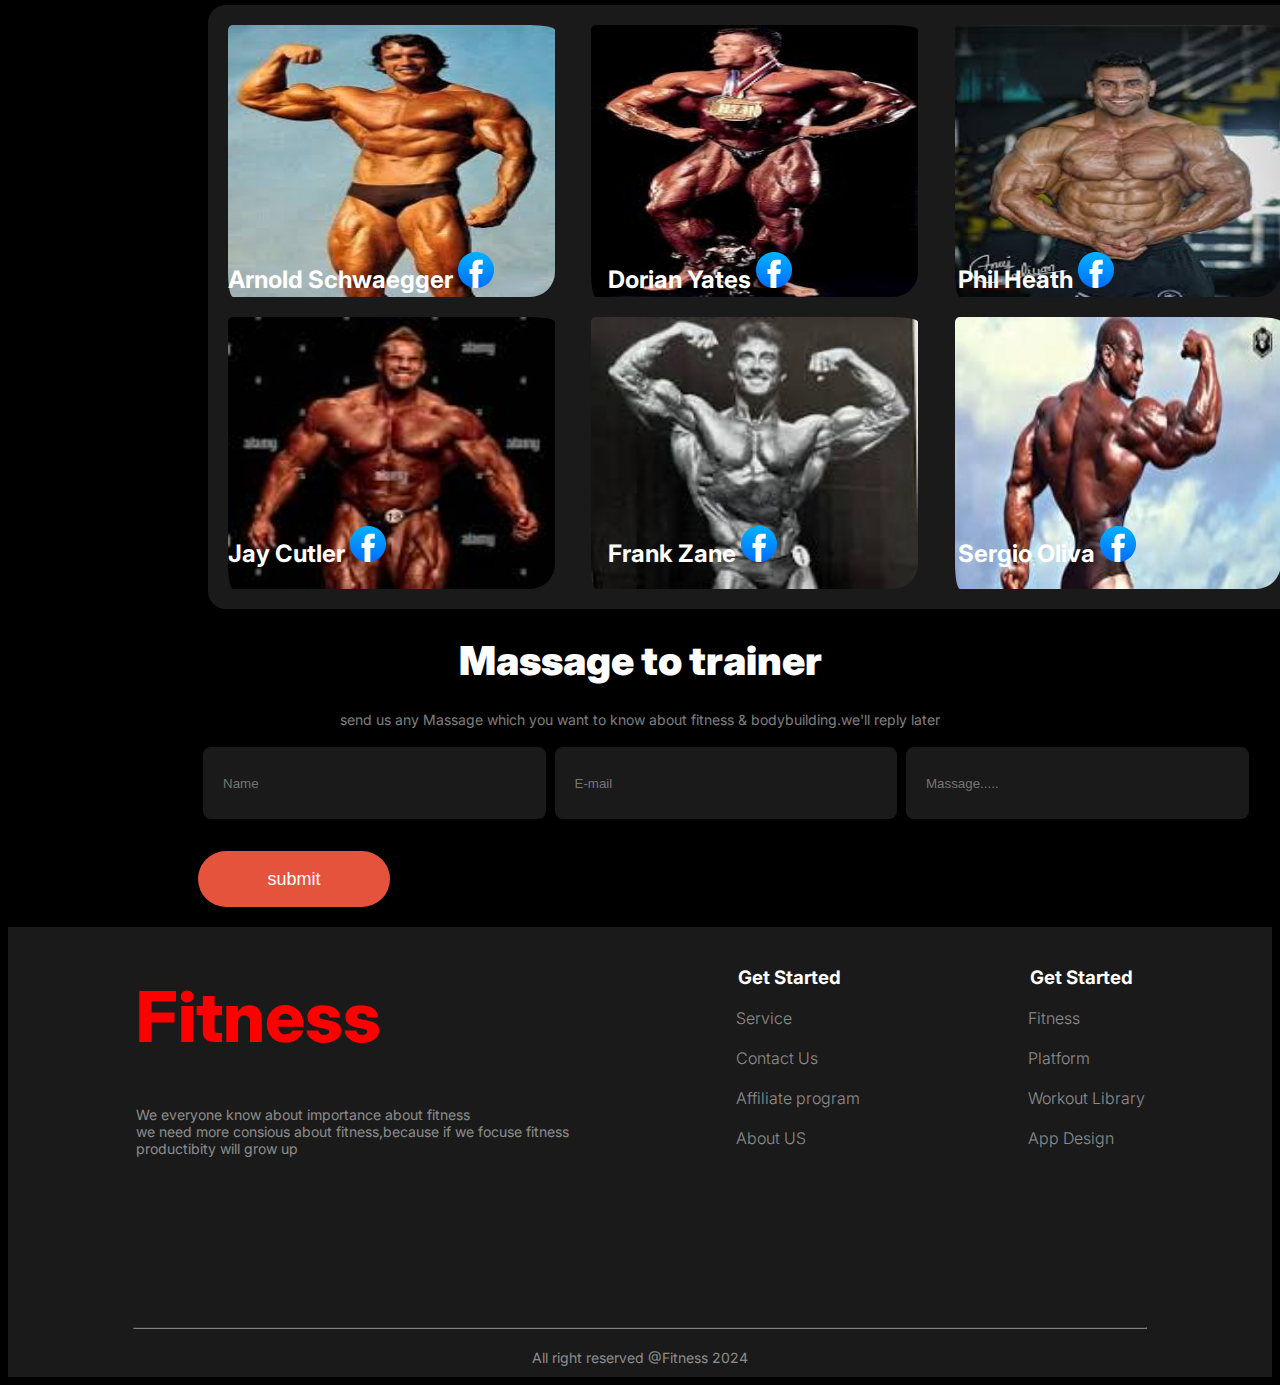
==== commit 614feeab: "man" ====
--- a/index.html
+++ b/index.html
@@ -35,12 +35,17 @@
                 <h1>Get body in</h1>
                 <h1><span class="shape">shape</span> & stay</h1>
                 <h1>healthy</h1>
+                <div class="fa-solid1">
+                    <i class="fa-solid fa-play">z</i>
+
+                </div>
+
                 <p class="likha">Health and fitness is really means a lot to our life. Students including
                     all the growing <br> age children
                     must know the importance of health and fitness</p>
+                    <!-- <i class="fa-solid fa-play"></i> -->
                 <button class="btn1">join club now!</button>
                 <button class="btn2">Download App</button>
-                <!-- <i class="fa-solid fa-play"></i> -->
 
             </div>
             <!-- <i class="fa-solid fa-play"></i> -->
--- a/styles/style.css
+++ b/styles/style.css
@@ -6,16 +6,18 @@
     src: url (' ');
 
 } */
- .fa-solid{
+.fa-solid {
     /* border: 2px solid blue; */
     /* padding-bottom: 50px; */
-    padding-top: 300px;
-    padding-left: 0px;
-    padding-right:150px;
- }
-.shape{
+    /* padding-top: 300px;
+   
+    padding-right:150px; */
+    padding-left: 600px;
+}
+
+.shape {
     font-family: 'real_miami';
-  }
+}
 
 /*   
 * {
@@ -109,7 +111,7 @@
         flex-direction: column;
 
     }
-    
+
 
 }
 
@@ -207,7 +209,7 @@
     border-radius: 20px;
     background-color: red;
     border: none;
-    
+
     /* position: absolute; */
 
 
@@ -229,9 +231,14 @@
     padding: 10px;
 
 }
+
 .pic_manush {
     /* width: 100%; */
-   padding-right: 100px;
+    padding-right: 100px;
+}
+
+.fa-solid1 {
+    border: 2px solid salmon;
 }
 
 /* bannar part responsive korbo ekn */
@@ -246,13 +253,18 @@
         padding-top: 10px;
         margin-left: -20rem;
     }
-    .fa-solid{
+
+    .fa-solid {
         /* border: 2px solid blue; */
         /* padding-bottom: 50px; */
-        padding-left: 2rem;
-        padding-top: 1rem;
-        
-     }
+        /* padding-left: 2rem;
+        padding-top: 1rem; */
+        /* margin-left: 0px; */
+        padding-left: 0px;
+        padding-top: 5px;
+        padding-right: 10rem;
+
+    }
 
     .pic_manush {
         /* width: 100%; */
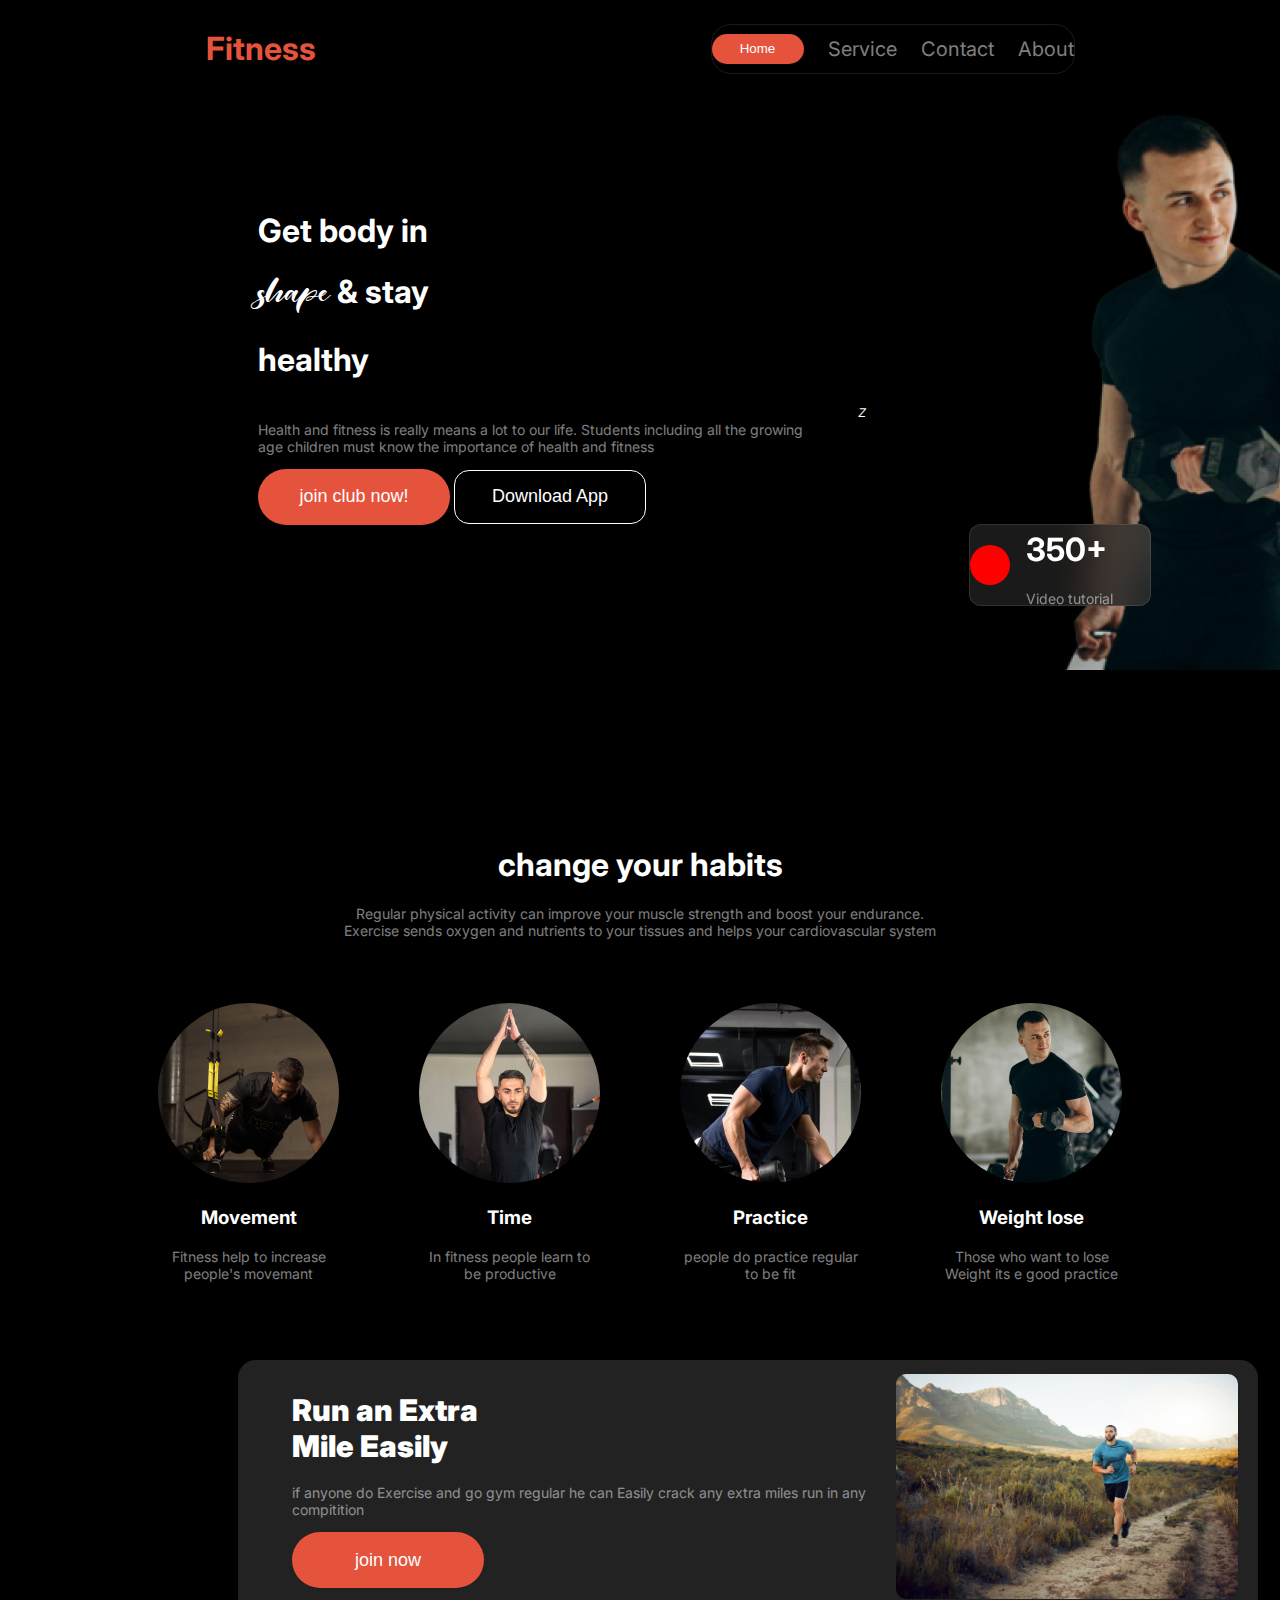
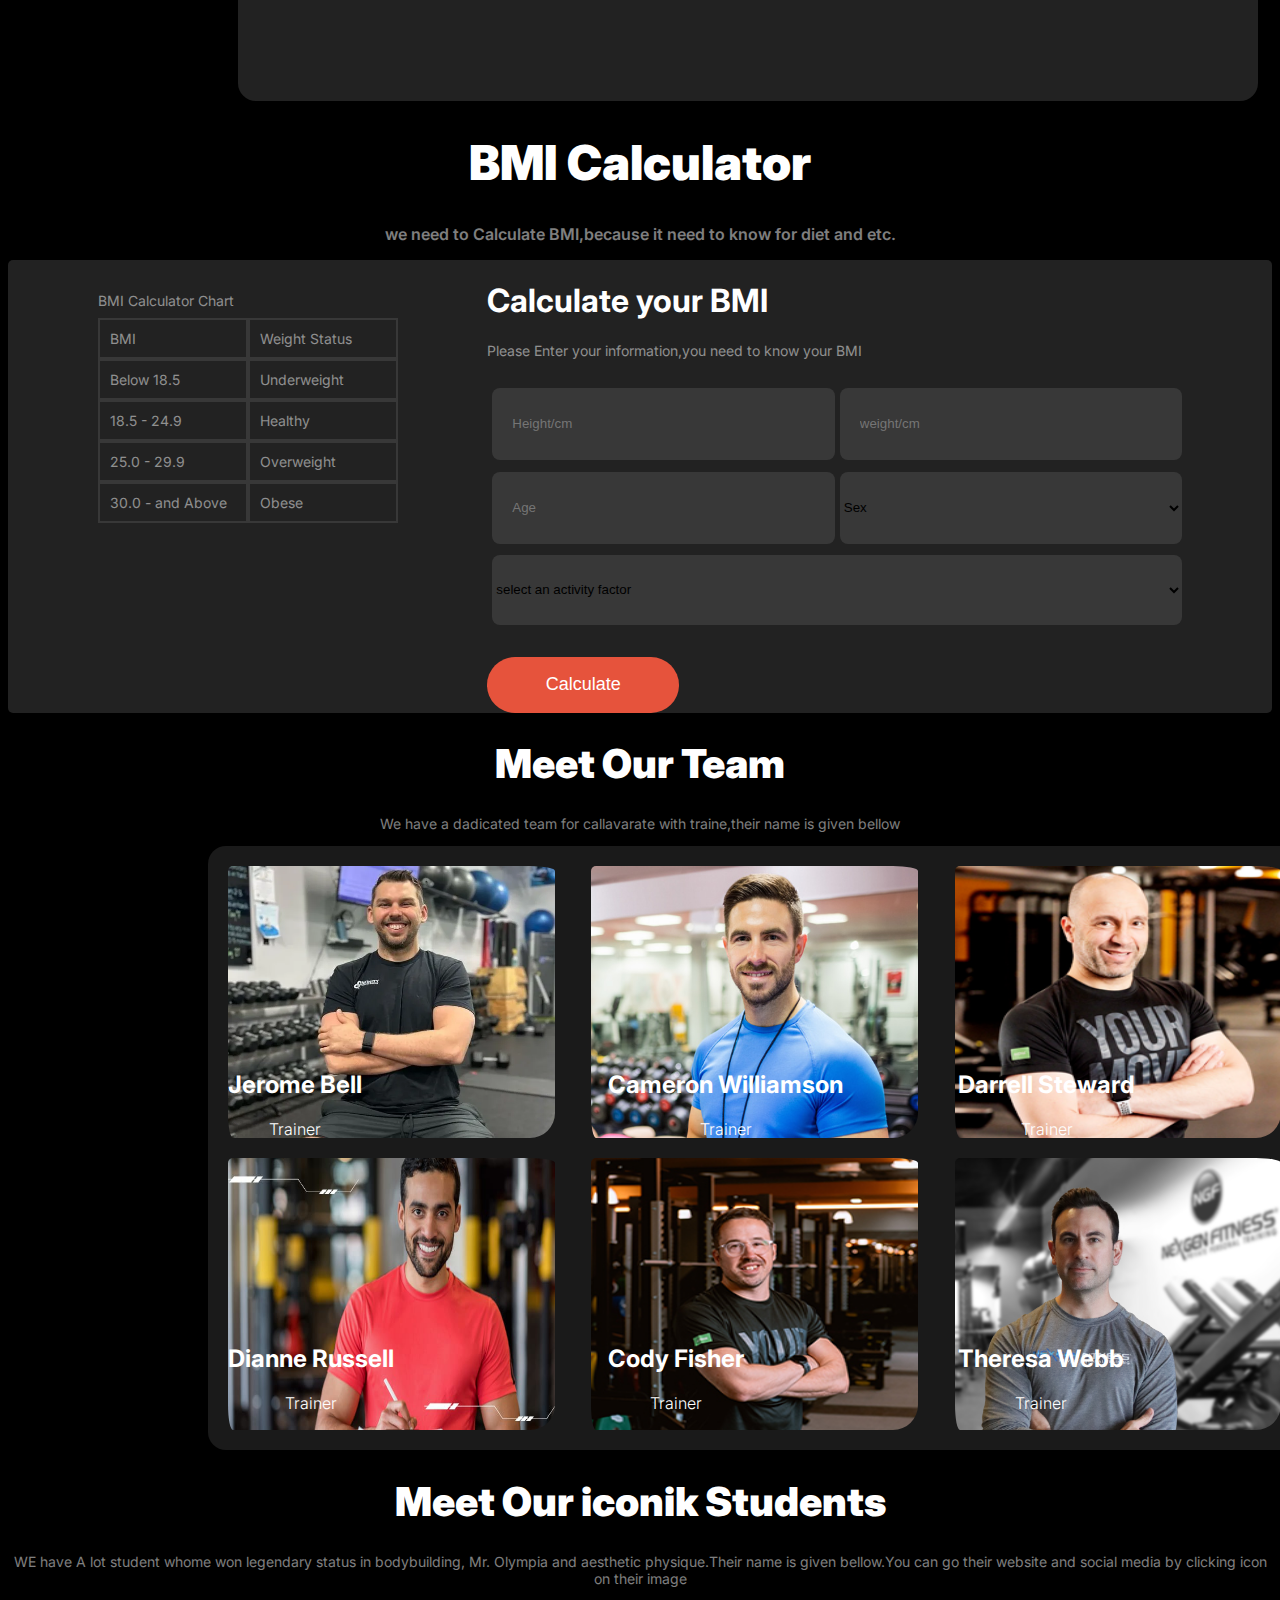
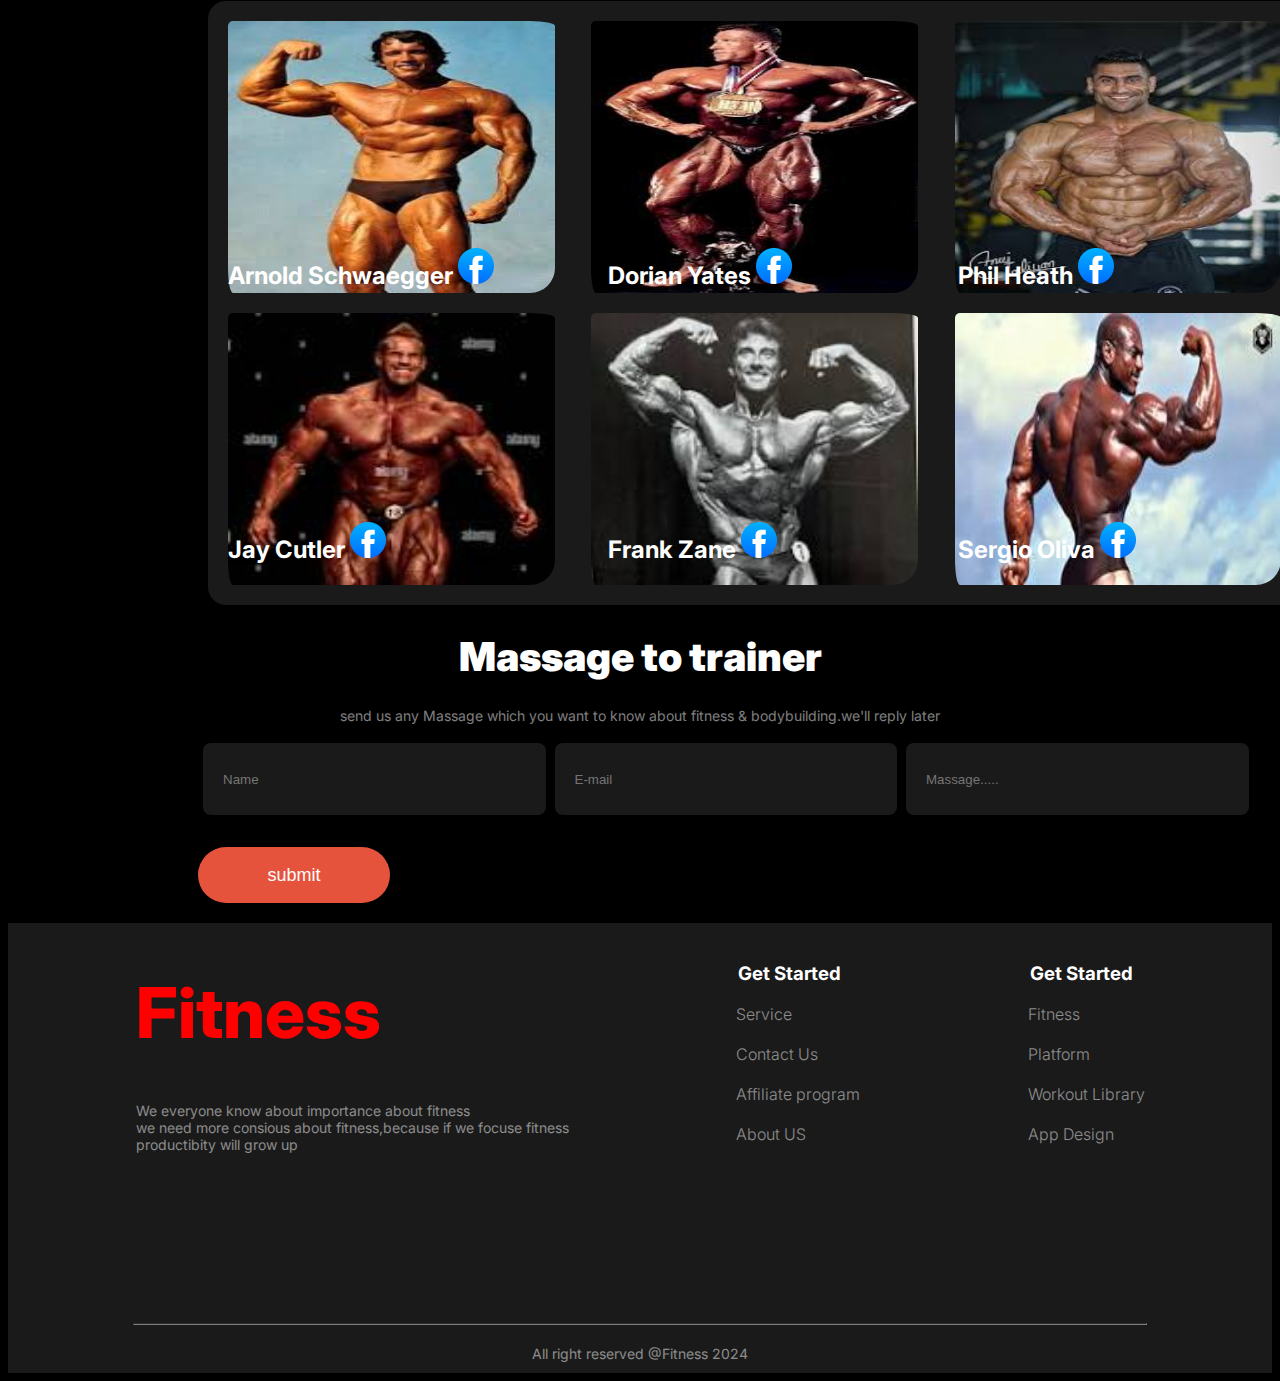
==== commit bd6aed7f: "Add your commit" ====
--- a/index.html
+++ b/index.html
@@ -35,10 +35,10 @@
                 <h1>Get body in</h1>
                 <h1><span class="shape">shape</span> & stay</h1>
                 <h1>healthy</h1>
-                <div class="fa-solid1">
+                <!-- <div class="fa-solid1"> -->
                     <i class="fa-solid fa-play">z</i>
 
-                </div>
+                <!-- </div> -->
 
                 <p class="likha">Health and fitness is really means a lot to our life. Students including
                     all the growing <br> age children
--- a/styles/style.css
+++ b/styles/style.css
@@ -260,9 +260,11 @@
         /* padding-left: 2rem;
         padding-top: 1rem; */
         /* margin-left: 0px; */
+        width: auto;
         padding-left: 0px;
-        padding-top: 5px;
+        padding-top: 50px;
         padding-right: 10rem;
+        padding-bottom: ;
 
     }
 
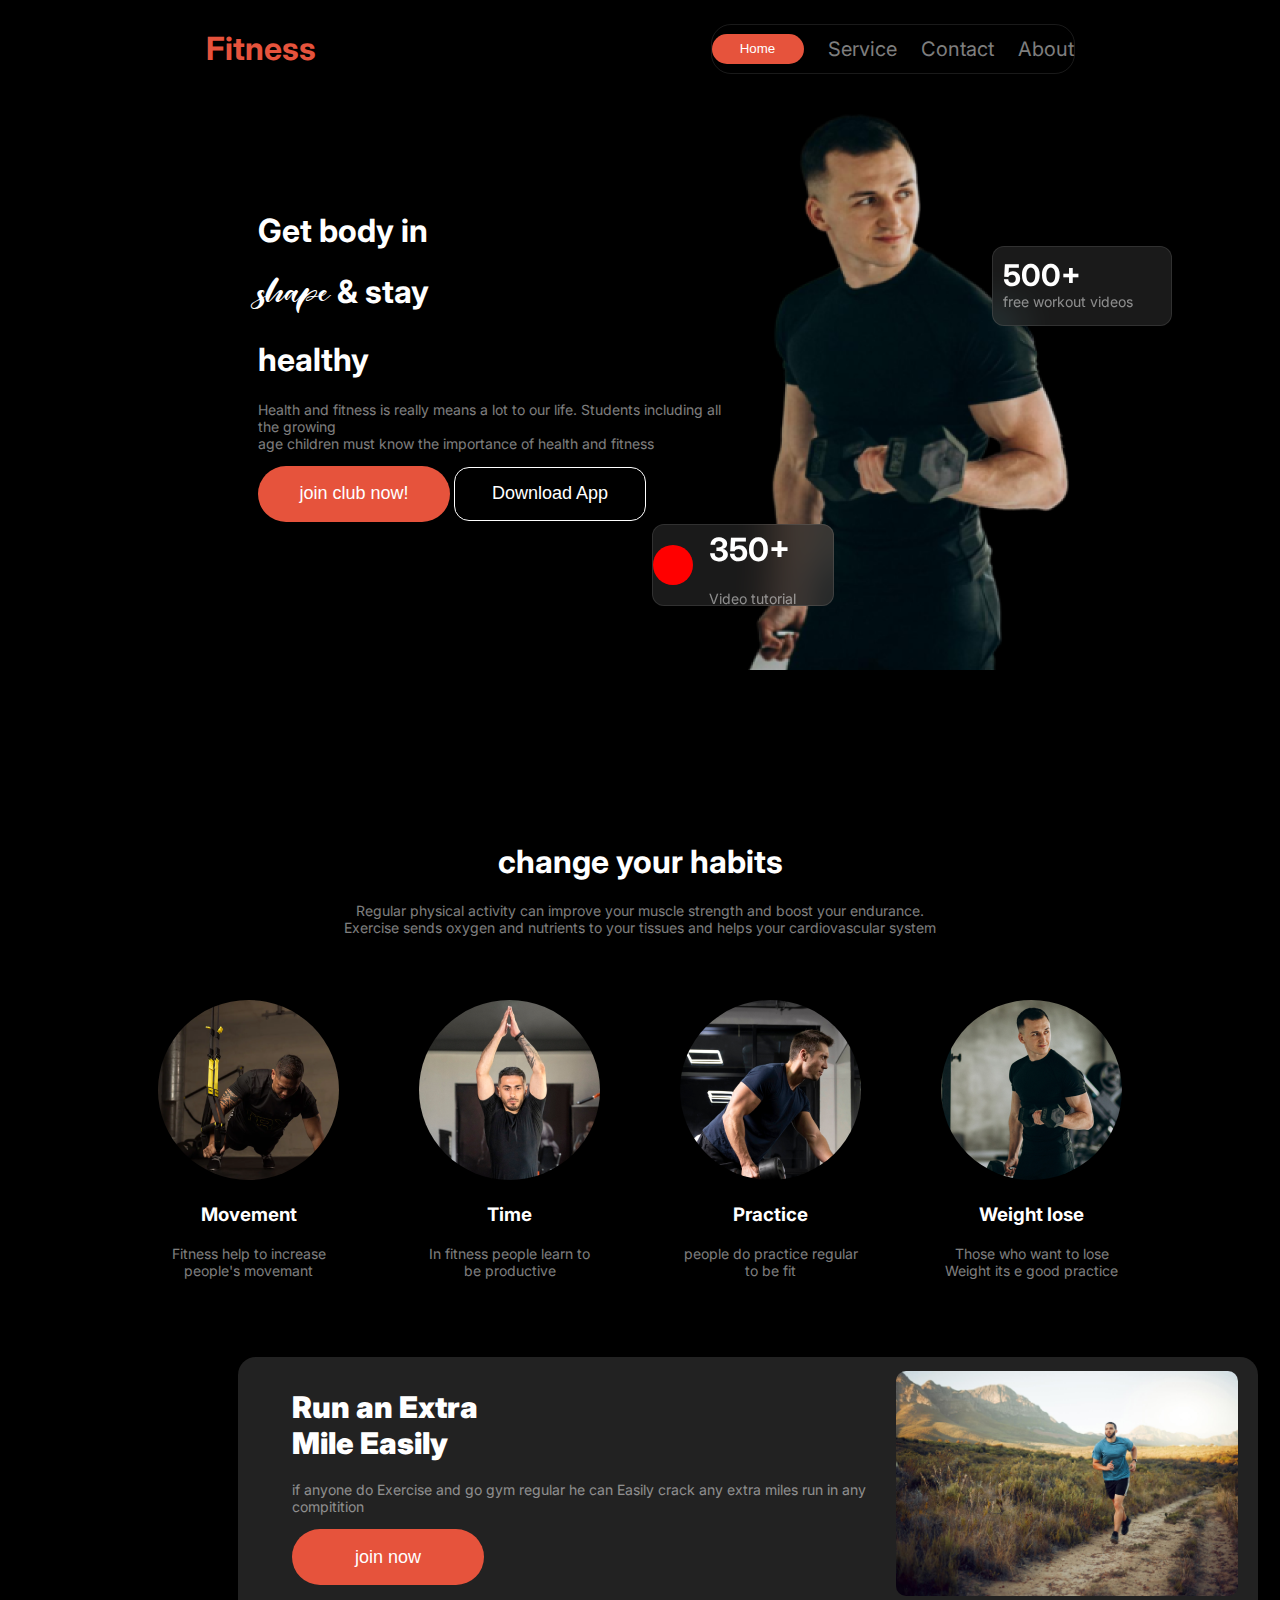
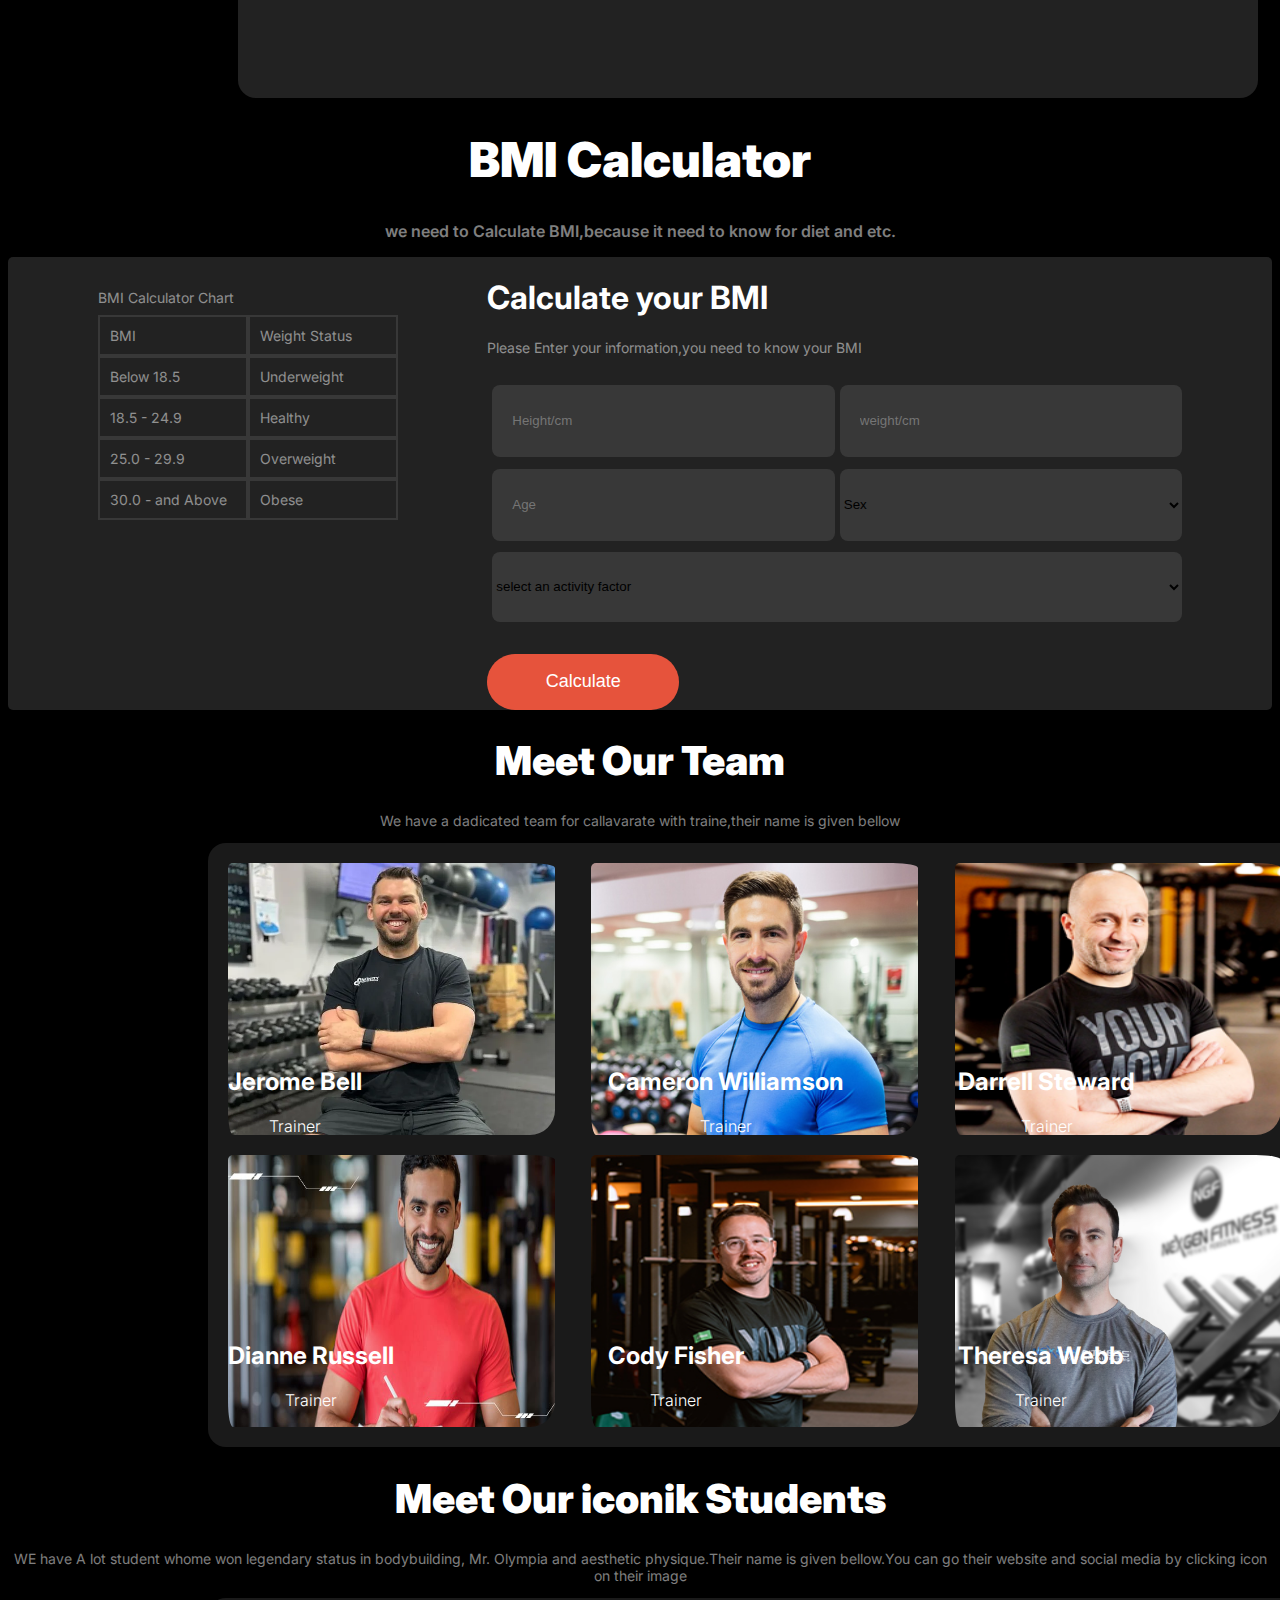
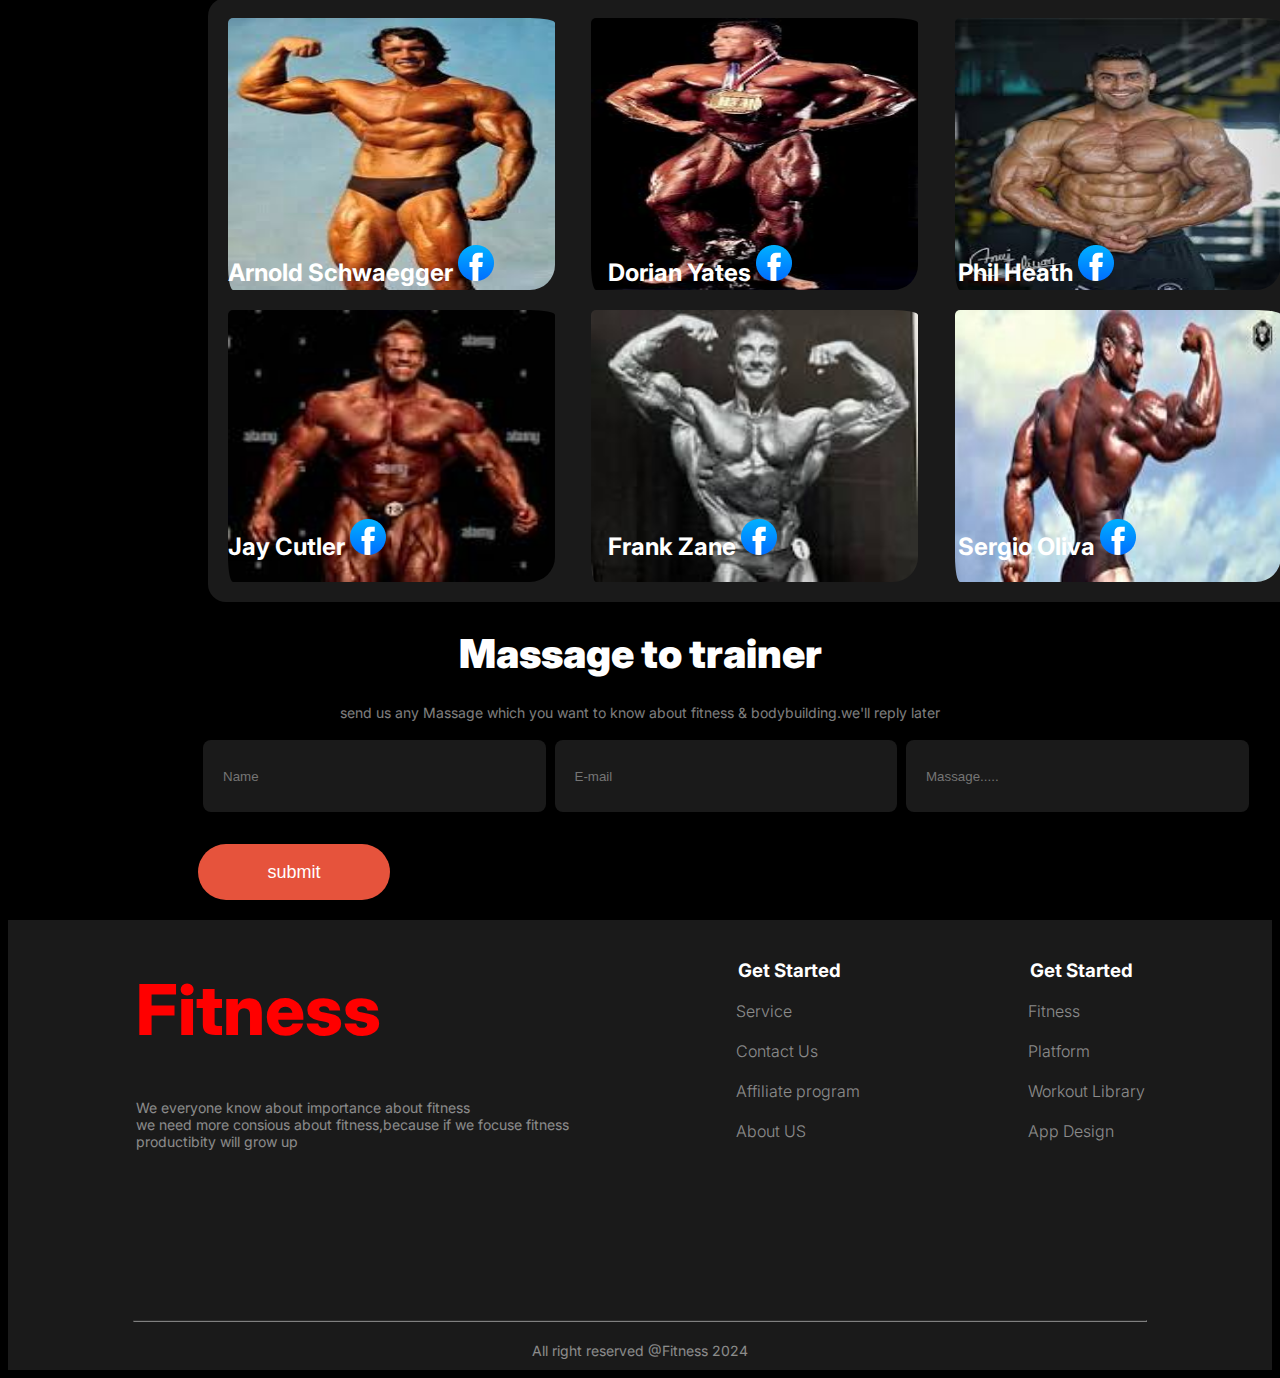
==== commit 7196a4a4: "Add your commit" ====
--- a/index.html
+++ b/index.html
@@ -35,24 +35,31 @@
                 <h1>Get body in</h1>
                 <h1><span class="shape">shape</span> & stay</h1>
                 <h1>healthy</h1>
+                <!-- <i class="fa-solid fa-play"></i> -->
+
                 <!-- <div class="fa-solid1"> -->
-                    <i class="fa-solid fa-play">z</i>
 
                 <!-- </div> -->
 
                 <p class="likha">Health and fitness is really means a lot to our life. Students including
                     all the growing <br> age children
                     must know the importance of health and fitness</p>
-                    <!-- <i class="fa-solid fa-play"></i> -->
+                <!-- <i class="fa-solid fa-play"></i> -->
                 <button class="btn1">join club now!</button>
                 <button class="btn2">Download App</button>
 
             </div>
             <!-- <i class="fa-solid fa-play"></i> -->
             <div class="pic_manush">
+                <div class="fa-solid1">
+                    <!-- <i class="fa-solid fa-play">z</i> -->
+
+                </div>
+
                 <img src="images/Images 2.png" alt=""> <br>
 
                 <div class="circle_home">
+                    <!-- <i class="fa-solid fa-play">zz</i> -->
 
                     <button class="circle"></button>
                     <div class="Video_tutorial_350">
--- a/styles/style.css
+++ b/styles/style.css
@@ -12,7 +12,22 @@
     /* padding-top: 300px;
    
     padding-right:150px; */
-    padding-left: 600px;
+
+    /* width: 1px;
+    padding-left: -20px;
+    padding-top: 0px;
+    /* padding-bottom: 250px; */
+    /* padding-top: ; */
+    /* border: 5px solid salmon; */
+    padding-left: 525px;
+}
+
+.fa-solidd {
+    align-items: center;
+}
+
+.fa-play {
+    /* padding-top: 50px; */
 }
 
 .shape {
@@ -117,7 +132,7 @@
 
 .banner {
     display: flex;
-    gap: 12rem;
+    gap: 1rem;
 }
 
 .video500 {
@@ -234,15 +249,20 @@
 
 .pic_manush {
     /* width: 100%; */
+    padding-top: 0rem;
     padding-right: 100px;
 }
 
 .fa-solid1 {
-    border: 2px solid salmon;
+    /* border: 2px solid salmon; */
+    width: 30px;
 }
 
 /* bannar part responsive korbo ekn */
 @media screen and (max-width:576px) {
+    .free {
+        width: 150px;
+    }
 
     .banner {
         flex-direction: column;
@@ -279,8 +299,14 @@
     }
 
     .circle_home {
+        width: 150px;
         margin-top: -250px;
         margin-left: -80px;
+    }
+
+    .Video_tutorial_350 {
+        /* width: 55px; */
+
     }
 
 
@@ -418,6 +444,7 @@
         margin-left: -0rem;
         flex-direction: column;
         padding-left: rem;
+        margin: 0 auto;
     }
 
     .Mile_Easily_con {
@@ -528,6 +555,7 @@
         width: 465px;
         flex-direction: column;
         border-radius: 10px;
+        margin: 0 auto;
 
     }
 
@@ -541,6 +569,7 @@
     .gridd_part2 {
         margin-top: 3rem;
         margin-left: 3rem;
+        margin: 0 auto;
         /* margin-right: 5rem; */
     }
 
@@ -558,7 +587,7 @@
     }
 
     .Bmi_input_activity {
-        width: 415px;
+        width: 410px;
     }
 
     .btn_cal_edit {
@@ -732,6 +761,8 @@
 
     .Bmi_input {
         /* border: 5px dotted blue; */
+        /* padding-left: 400px ; */
+        /* margin:0 auto; */
 
 
     }
@@ -742,8 +773,11 @@
 
     .pari {
         /* border: 5px dotted blue; */
-        padding-left: 50px;
-        width: 100px;
+        /* padding-left: px; */
+        width: auto;
+        margin: 0 auto;
+        /* align-items: center; */
+
     }
 
     .Bmi_inputt {}
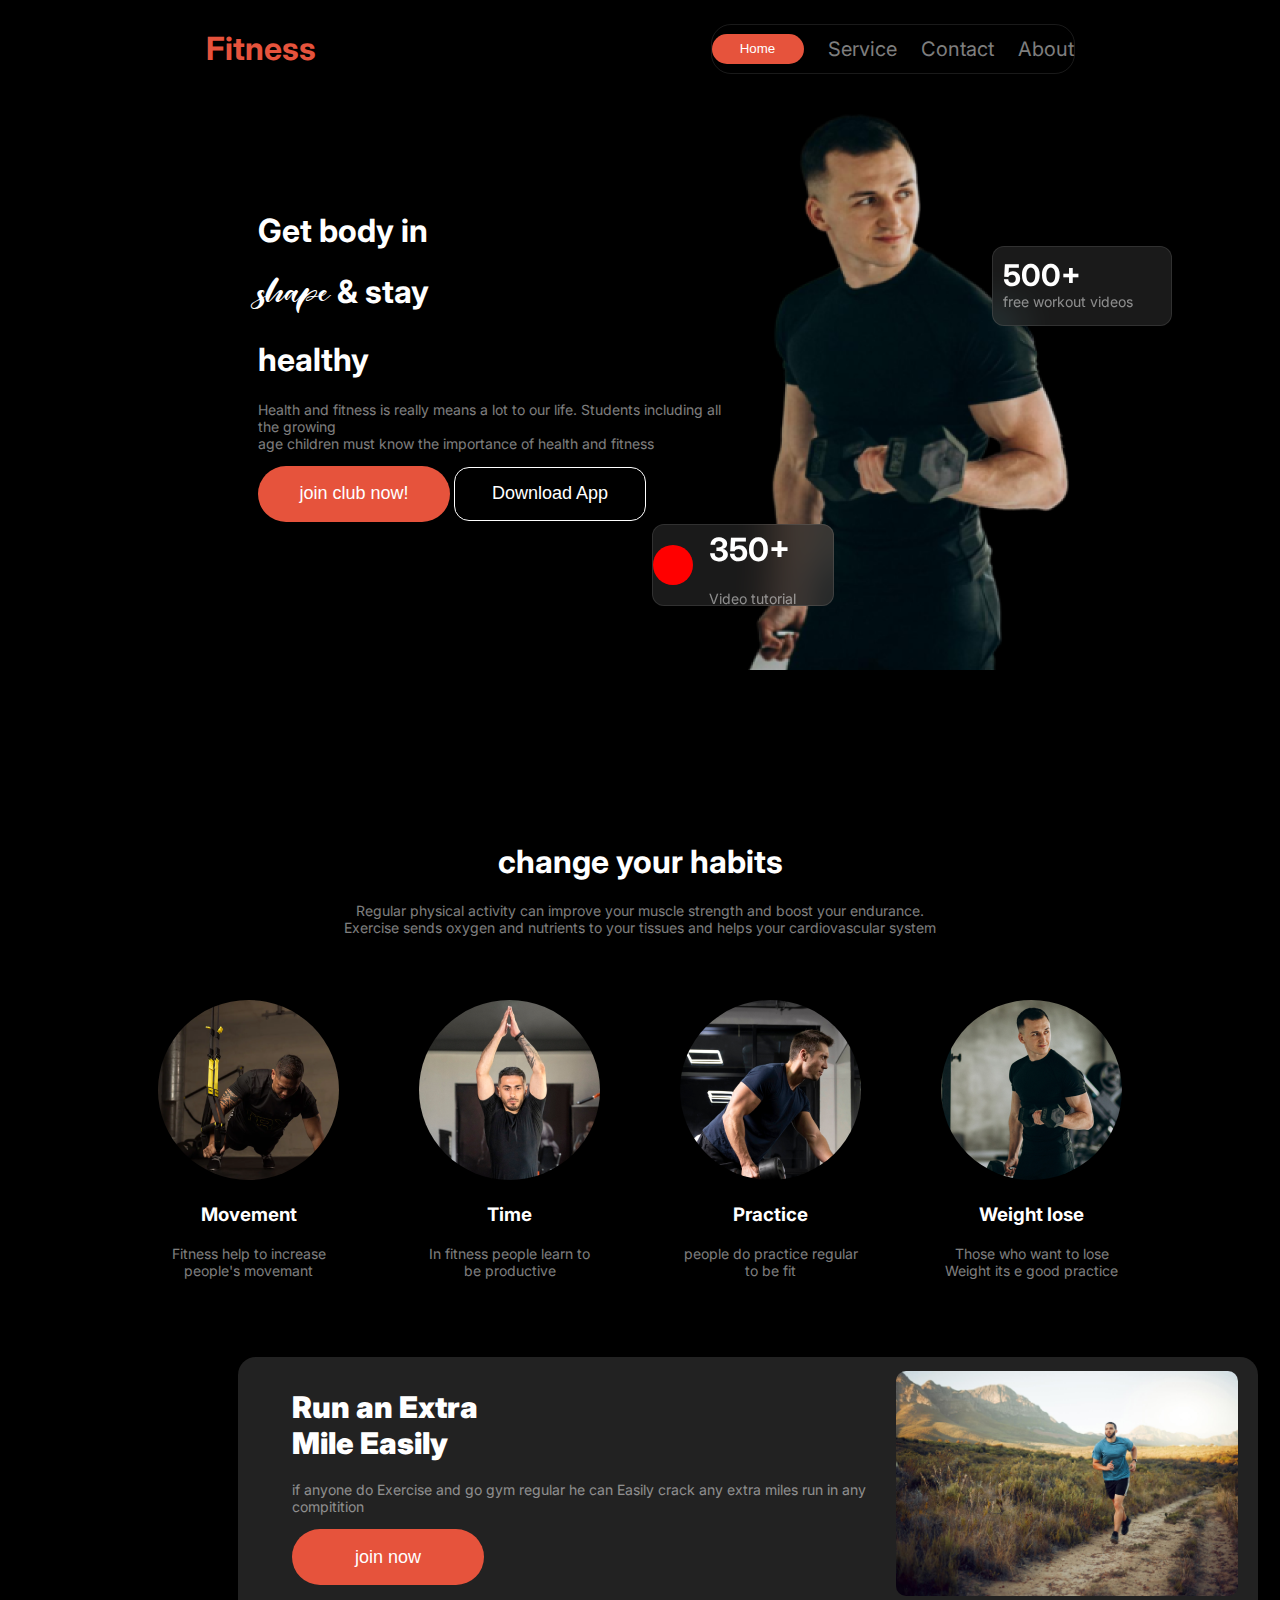
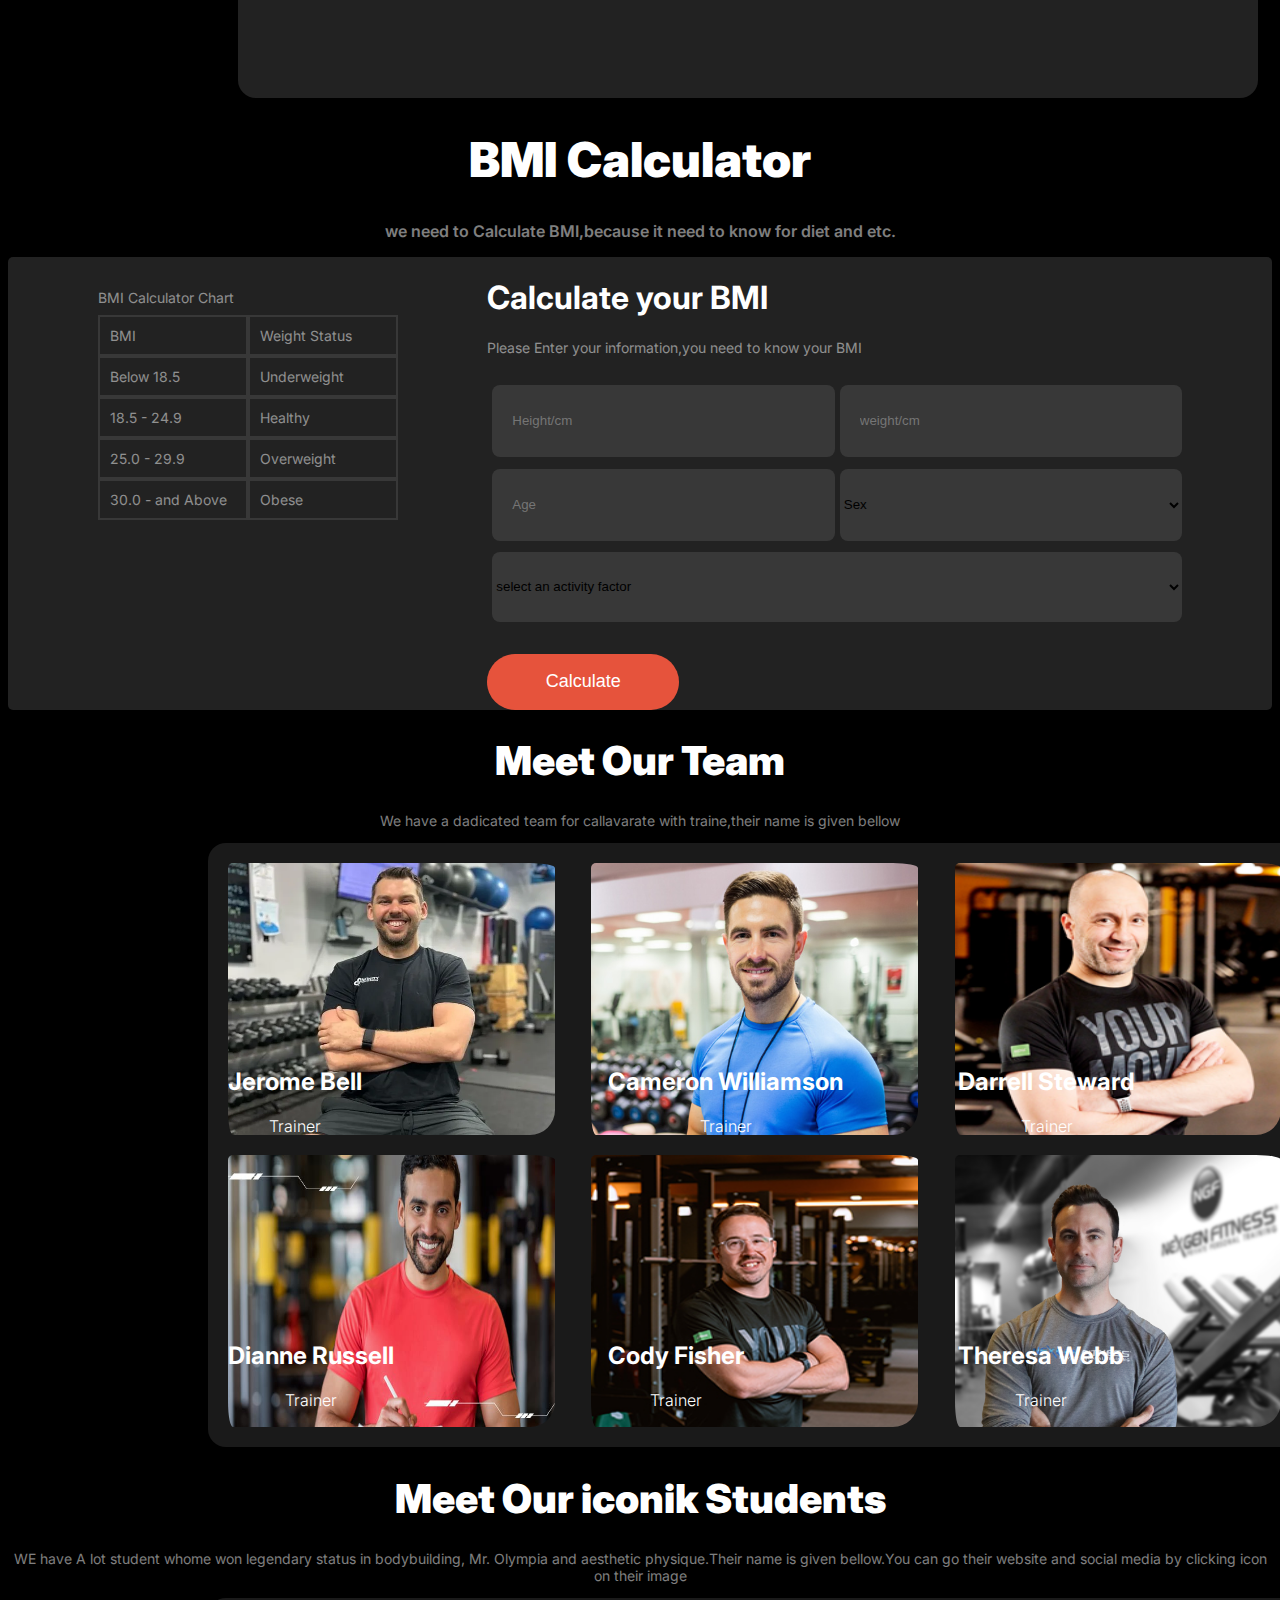
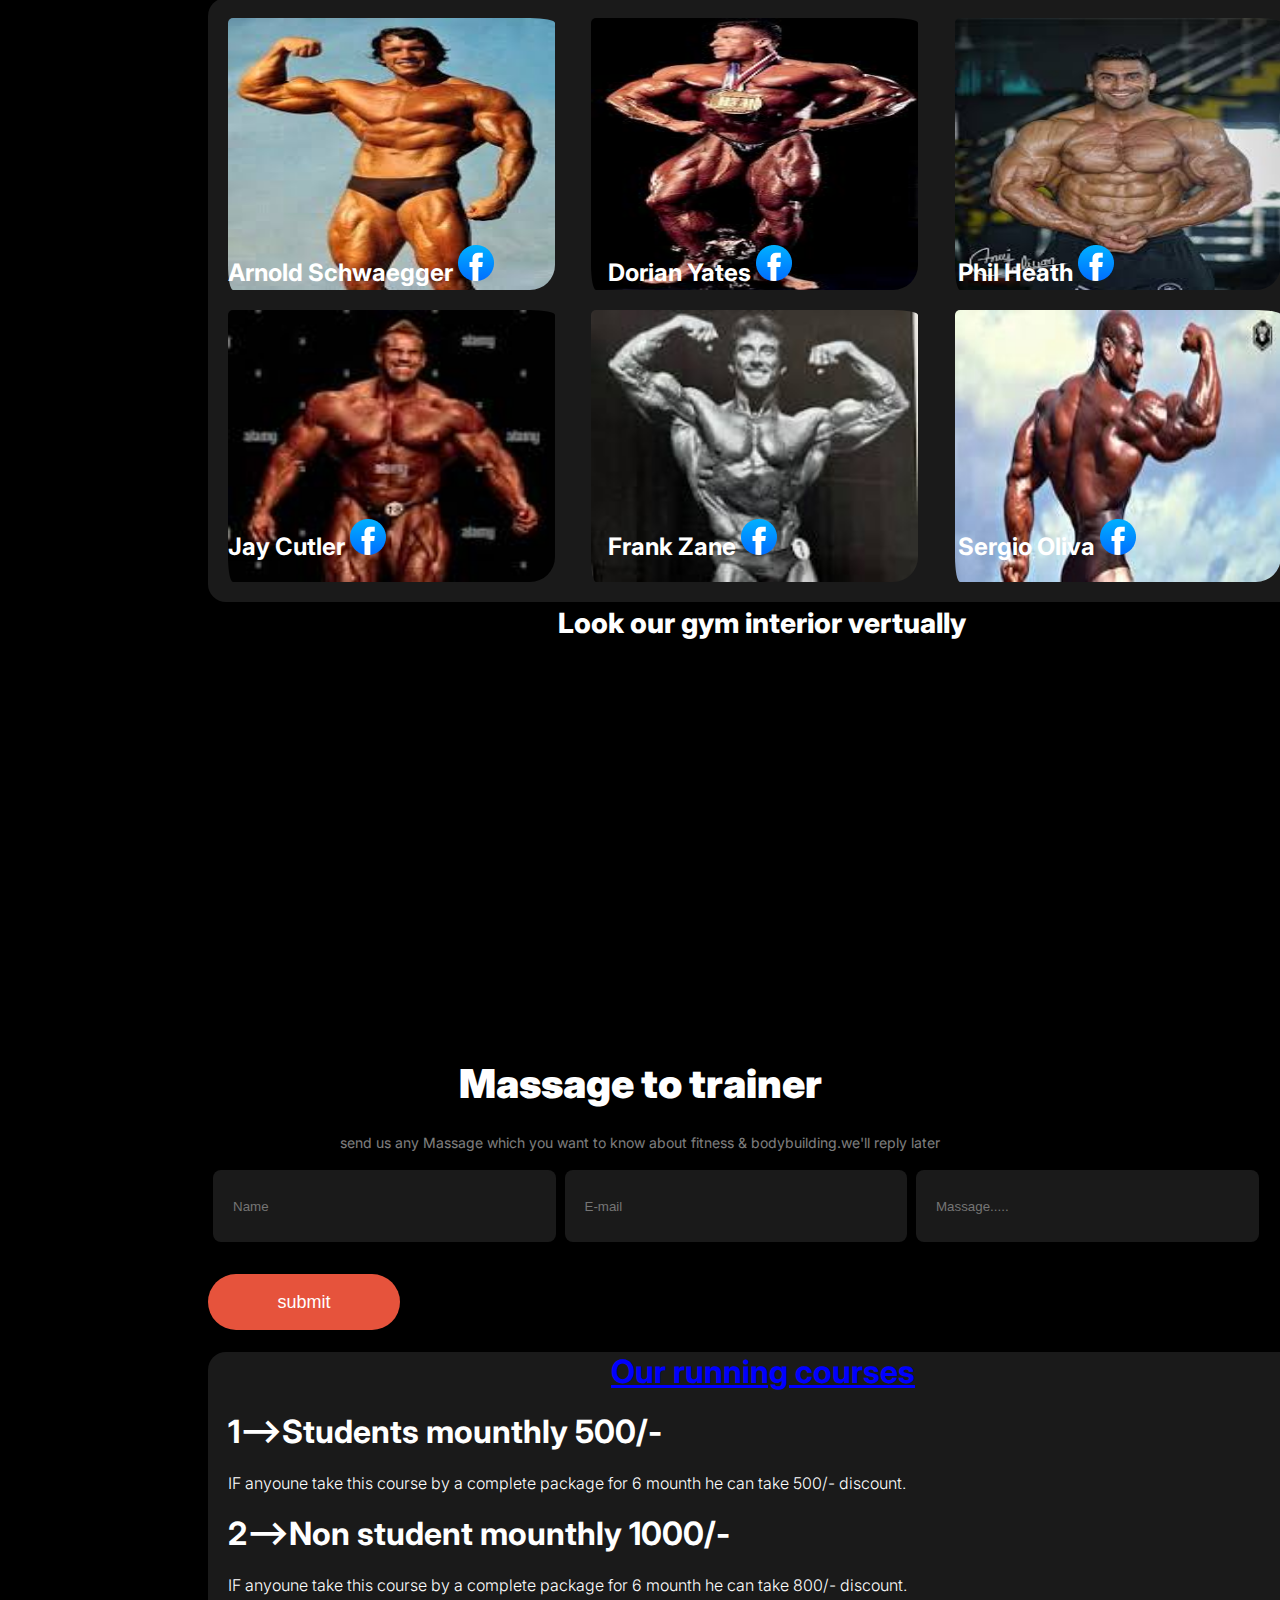
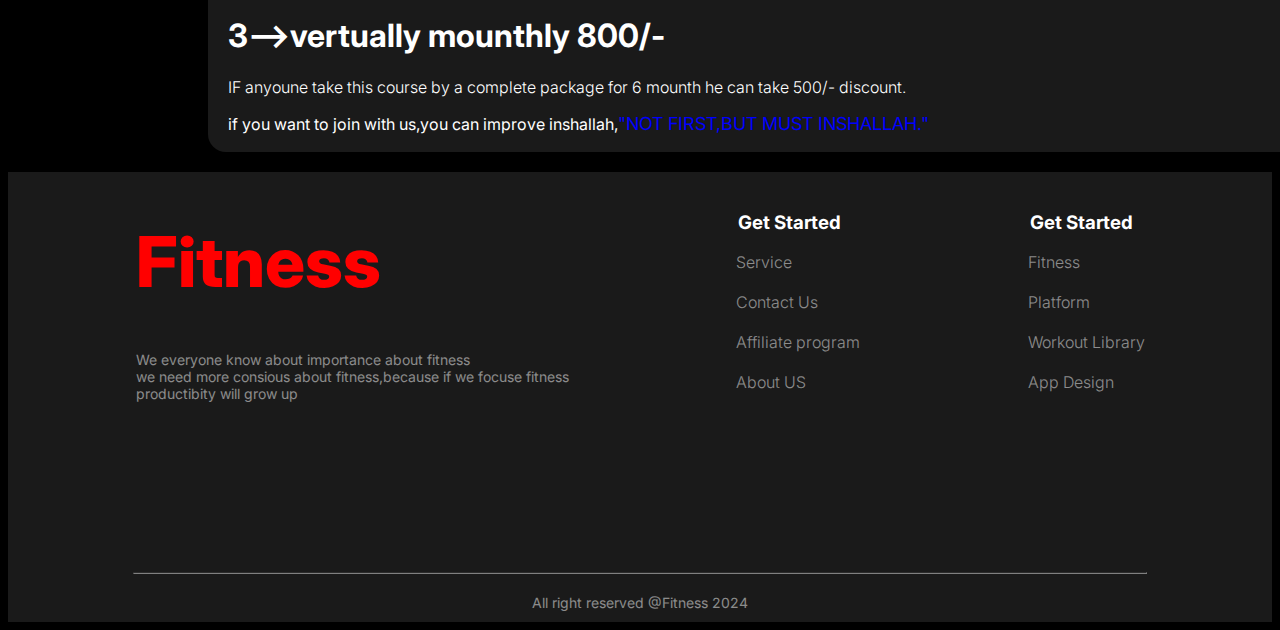
==== commit b72728b7: "final" ====
--- a/index.html
+++ b/index.html
@@ -17,14 +17,16 @@
         <div class="upper">
             <h1 class="Fitness">Fitness</h1>
             <ul class="link_r">
-                <button class="home_btn">Home</button>
-                <li><a class="link likha" href="">Service</a></li>
-                <li><a class="link likha" href="">Contact</a></li>
-                <li><a class="link likha" href="">About</a></li>
+                <button class="home_btn gayeb">Home</button>
+                <li><a class="link likha gayeb" href="">Service</a></li>
+                <li><a class="link likha gayeb" href="">Contact</a></li>
+                <li><a class="link likha gayeb" href="">About</a></li>
             </ul>
-            <!-- <div class="menu-icon">
+            <div class="menu">
                 <i class="fa-solid fa-bars" onclick="toggleMenu()"></i>
-            </div>  -->
+
+            </div>
+
 
         </div>
     </section>
@@ -315,9 +317,16 @@
             </div>
         </div>
 
-
-    </section>
-    <section class="Meet">
+        <section class="utuve">
+            <h1 class="Look">Look our gym interior vertually</h1>
+            <iframe src="https://www.youtube.com/embed/wOngPiiQaJ4?si=7TyKC7HYiuseMvwD" title="YouTube video player"
+                frameborder="0"
+                allow="accelerometer; autoplay; clipboard-write; encrypted-media; gyroscope; picture-in-picture; web-share"
+                referrerpolicy="strict-origin-when-cross-origin" allowfullscreen></iframe>
+        </section>
+    </section>
+
+    <section class="Meet2 Meet">
         <h1 class="meet_font">Massage to trainer</h1>
         <p class="likha ">send us any Massage which you want to know about fitness & bodybuilding.we'll reply later
         </p>
@@ -338,6 +347,7 @@
             </div>
         </div>
     </section> -->
+
     <div class="pari">
         <input class="Bmi_input Bmi_inputt" type="text " name="" id="" placeholder="Name">
         <input class="Bmi_input" type="email" name="" id="" placeholder="E-mail" required>
@@ -346,6 +356,18 @@
             <button class="btn1 btn_cal_edit">submit</button>
         </div>
 
+        <section class="courses_container">
+            <h1 class="courses_heading" style="color: blue;"><u>Our running courses</u></h1>
+            <h1>1-->Students mounthly 500/-</h1>
+            <p>IF anyoune take this course by a complete package for 6 mounth he can take 500/- discount. </p>
+            <h1>2-->Non student mounthly 1000/-</h1>
+            <p>IF anyoune take this course by a complete package for 6 mounth he can take 800/- discount. </p>
+            <h1>3-->vertually mounthly 800/-</h1>
+            <p>IF anyoune take this course by a complete package for 6 mounth he can take 500/- discount. </p>
+            <b class="inshallah">if you want to join with us,you can improve inshallah,<span class="not_first">"NOT FIRST,BUT MUST INSHALLAH."</span></b>
+
+
+        </section>
     </div>
     <section class="foot">
         <div class="foot_fitness">
--- a/styles/style.css
+++ b/styles/style.css
@@ -6,6 +6,12 @@
     src: url (' ');
 
 } */
+@media screen and (min-width:576px) {
+    .menu {
+        display: none;
+    }
+}
+
 .fa-solid {
     /* border: 2px solid blue; */
     /* padding-bottom: 50px; */
@@ -19,7 +25,7 @@
     /* padding-bottom: 250px; */
     /* padding-top: ; */
     /* border: 5px solid salmon; */
-    padding-left: 525px;
+    /* padding-left: 525px; */
 }
 
 .fa-solidd {
@@ -121,10 +127,30 @@
         /* Adjust font size */
     }
 
+    .main_jinis {
+        margin: 0 auto;
+    }
+
     .link_r {
-        /* border: 5px solid whitesmoke; */
-        flex-direction: column;
-
+        /* border: 5px solid blue; */
+        /* display: none; */
+        /* flex-direction: column; */
+        display: none;
+
+    }
+
+    .gayeb {
+        display: none;
+    }
+
+    .fa-solid {
+        padding-top: 25px;
+
+    }
+
+    .Fitness {
+        /* border: 5px solid salmon; */
+        /* padding-left: px; */
     }
 
 
@@ -163,17 +189,18 @@
 
 }
 
-
-.link_r {
-    border: 1px solid rgba(255, 255, 255, 0.1);
-
-    border-radius: 20px;
-    list-style: none;
-    display: flex;
-    align-items: center;
-    gap: 1.5rem;
-    padding-left: 0px;
-
+@media screen and (min-width:576px) {
+    .link_r {
+        border: 1px solid rgba(255, 255, 255, 0.1);
+
+        border-radius: 20px;
+        list-style: none;
+        display: flex;
+        align-items: center;
+        gap: 1.5rem;
+        padding-left: 0px;
+
+    }
 }
 
 .shape {
@@ -253,10 +280,10 @@
     padding-right: 100px;
 }
 
-.fa-solid1 {
+/* .fa-solid1 {
     /* border: 2px solid salmon; */
-    width: 30px;
-}
+/* width: 30px; */
+/* }  */
 
 /* bannar part responsive korbo ekn */
 @media screen and (max-width:576px) {
@@ -274,19 +301,19 @@
         margin-left: -20rem;
     }
 
-    .fa-solid {
+    /* .fa-solid {
         /* border: 2px solid blue; */
-        /* padding-bottom: 50px; */
-        /* padding-left: 2rem;
+    /* padding-bottom: 50px; */
+    /* padding-left: 2rem;
         padding-top: 1rem; */
-        /* margin-left: 0px; */
-        width: auto;
+    /* margin-left: 0px; */
+    /* width: auto;
         padding-left: 0px;
         padding-top: 50px;
         padding-right: 10rem;
-        padding-bottom: ;
-
-    }
+        padding-bottom: ; */
+
+    /* } */
 
     .pic_manush {
         /* width: 100%; */
@@ -417,7 +444,7 @@
     height: 312px;
     width: 366px;
     padding-right: 20px;
-    /* transform: scale(2); */
+    transform: scale(1);
     /* display: inline-block; */
     /* transition: transform 0.3s ease-in-out; */
     /* all .2s ease; */
@@ -431,8 +458,9 @@
     width: 100%;
     border-radius: 10px;
     /* width: 366px;
-height: 312px; */
+  height: 312px; */
     /* transform: scale(2); */
+
 }
 
 @media screen and (max-width:576px) {
@@ -620,6 +648,12 @@
 
 .Meet {
     text-align: center;
+    /* padding-top: 400px; */
+}
+
+.Meet2 {
+    padding-top: 430px;
+    /* margin-top: 500px; */
 }
 
 .meet_font {
@@ -774,13 +808,17 @@
     .pari {
         /* border: 5px dotted blue; */
         /* padding-left: px; */
-        width: auto;
-        margin: 0 auto;
+        /* width: auto; */
+        /* margin: 0 auto; */
         /* align-items: center; */
-
-    }
-
-    .Bmi_inputt {}
+        margin-left: 5px;
+
+
+    }
+
+    .Bmi_inputt {
+        /* padding-left: px; */
+    }
 
 
 }
@@ -850,6 +888,69 @@
 
 }
 
+.utuve {
+
+    position: relative;
+    overflow: hidden;
+    height: 1150px;
+    /* width: 1000px; */
+
+    /* height: 100%; */
+}
+
+.utuve iframe {
+    position: absolute;
+
+    /* width: 100%;
+    height: 100%; */
+    /* width:5600px;
+    height:3150px; */
+    width: 560px;
+    height: 315px;
+    padding-left: 280px;
+}
+
+.Look {
+    font-size: 20px;
+    font-weight: 900;
+    padding-left: 350px;
+    padding-top: 5px;
+    font-weight: 800;
+    font-size: 28px;
+
+}
+
+@media screen and (max-width:576px) {
+    .utuve {
+        /* border: 2px solid blue; */
+        /* padding-left:0px; */
+        /* border left: 1px; */
+        /* margin-left: 0px; */
+        /* margin-left: 5px; */
+        padding-top: 50px;
+        /* height: 50px;
+        width: max-content; */
+        /* width: 40%; */
+        /* height: 100%; */
+        /* position: relative; */
+        /* width:400px */
+        /* height="315" */
+
+    }
+
+    .utuve iframe {
+        padding-left: 10px;
+        width: 450px;
+        height: 200px;
+        /* border: 5px solid salmon; */
+    }
+
+    .Look {
+        padding-left: 40px;
+        font-size: 18;
+    }
+
+}
 
 @media screen and (max-width:576px) {
     .foot {
@@ -879,6 +980,58 @@
 
 }
 
-.pari {
-    padding-left: 190px;
+@media screen and (min-width:577px) {
+    .pari {
+        /* padding-left: 190px; */
+        margin-left: 200px;
+    }
+}
+
+
+.courses_container {
+    border-radius: 18px;
+    background: rgba(255, 255, 255, 0.1);
+    width: 80%;
+    align-items: center;
+    width: 1090px;
+    height: 400px;
+    margin-left: 0px;
+    /* padding-top: px; */
+}
+
+.courses_container h1 {
+    padding-left: 20px;
+}
+
+.courses_container p {
+    padding-left: 20px;
+}
+
+.courses_container b {
+    padding-left: 20px;
+}
+
+
+.courses_heading {
+    text-align: center;
+
+}
+
+.inshallah {
+    /* text; */
+}
+
+.not_first {
+    color: blue;
+    font-size: 18px;
+}
+
+@media screen and (max-width:576px) {
+    .courses_container {
+        margin: 0 auto;
+        /* border: 5px solid salmon; */
+        width: 400px;
+        height: 500px;
+        /* flex-direction: column; */
+    }
 }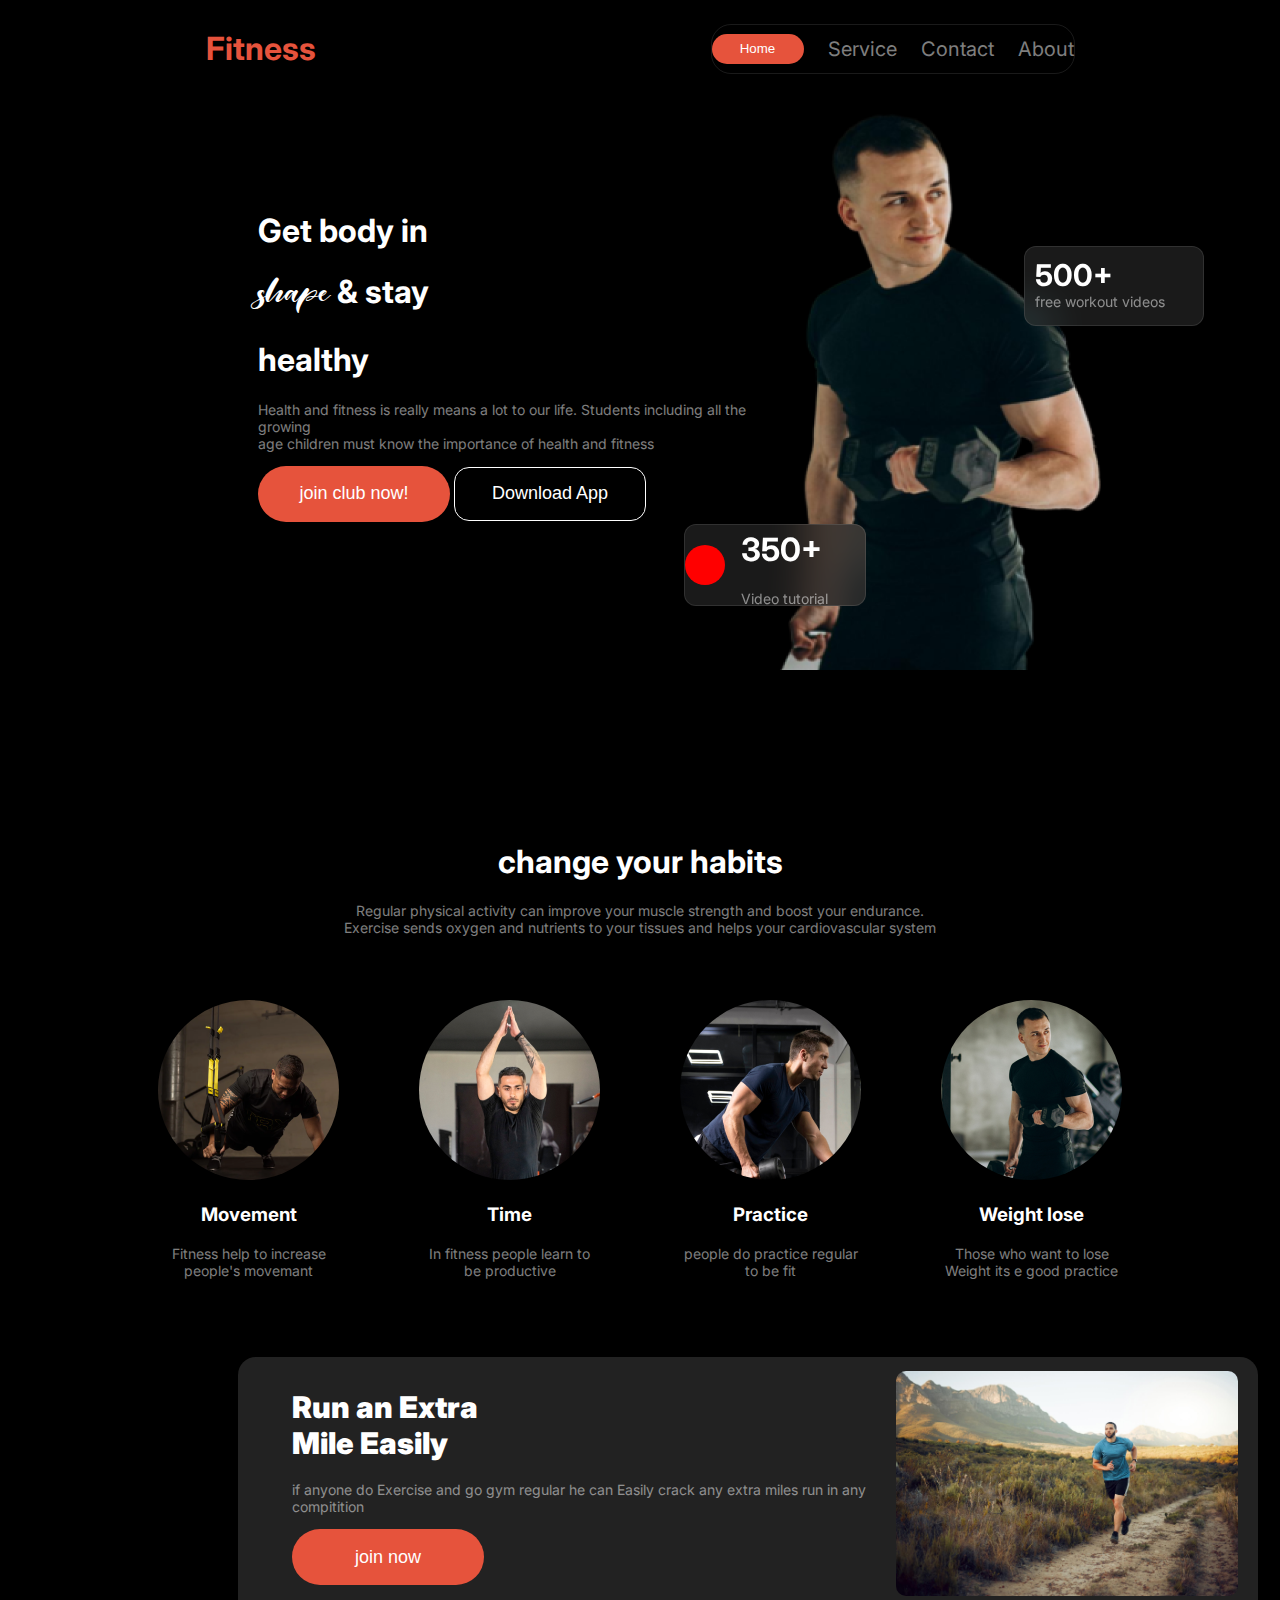
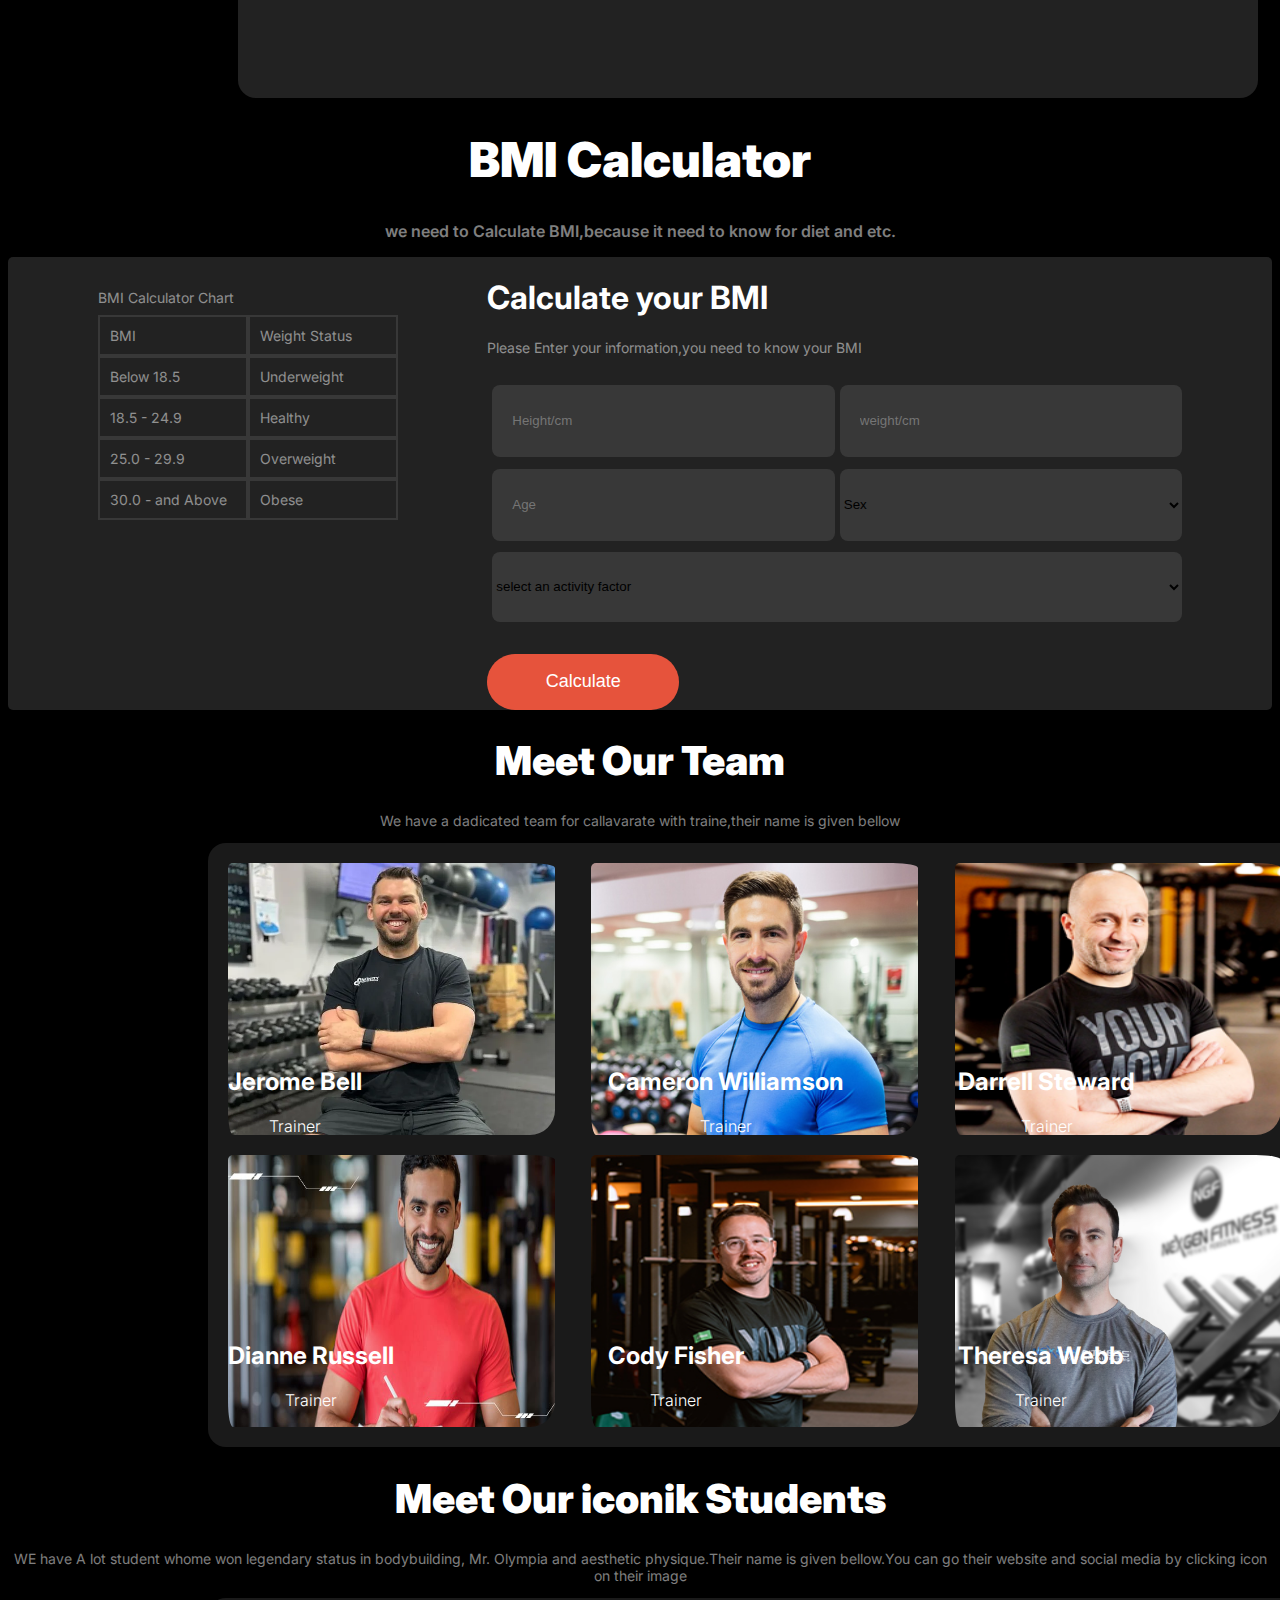
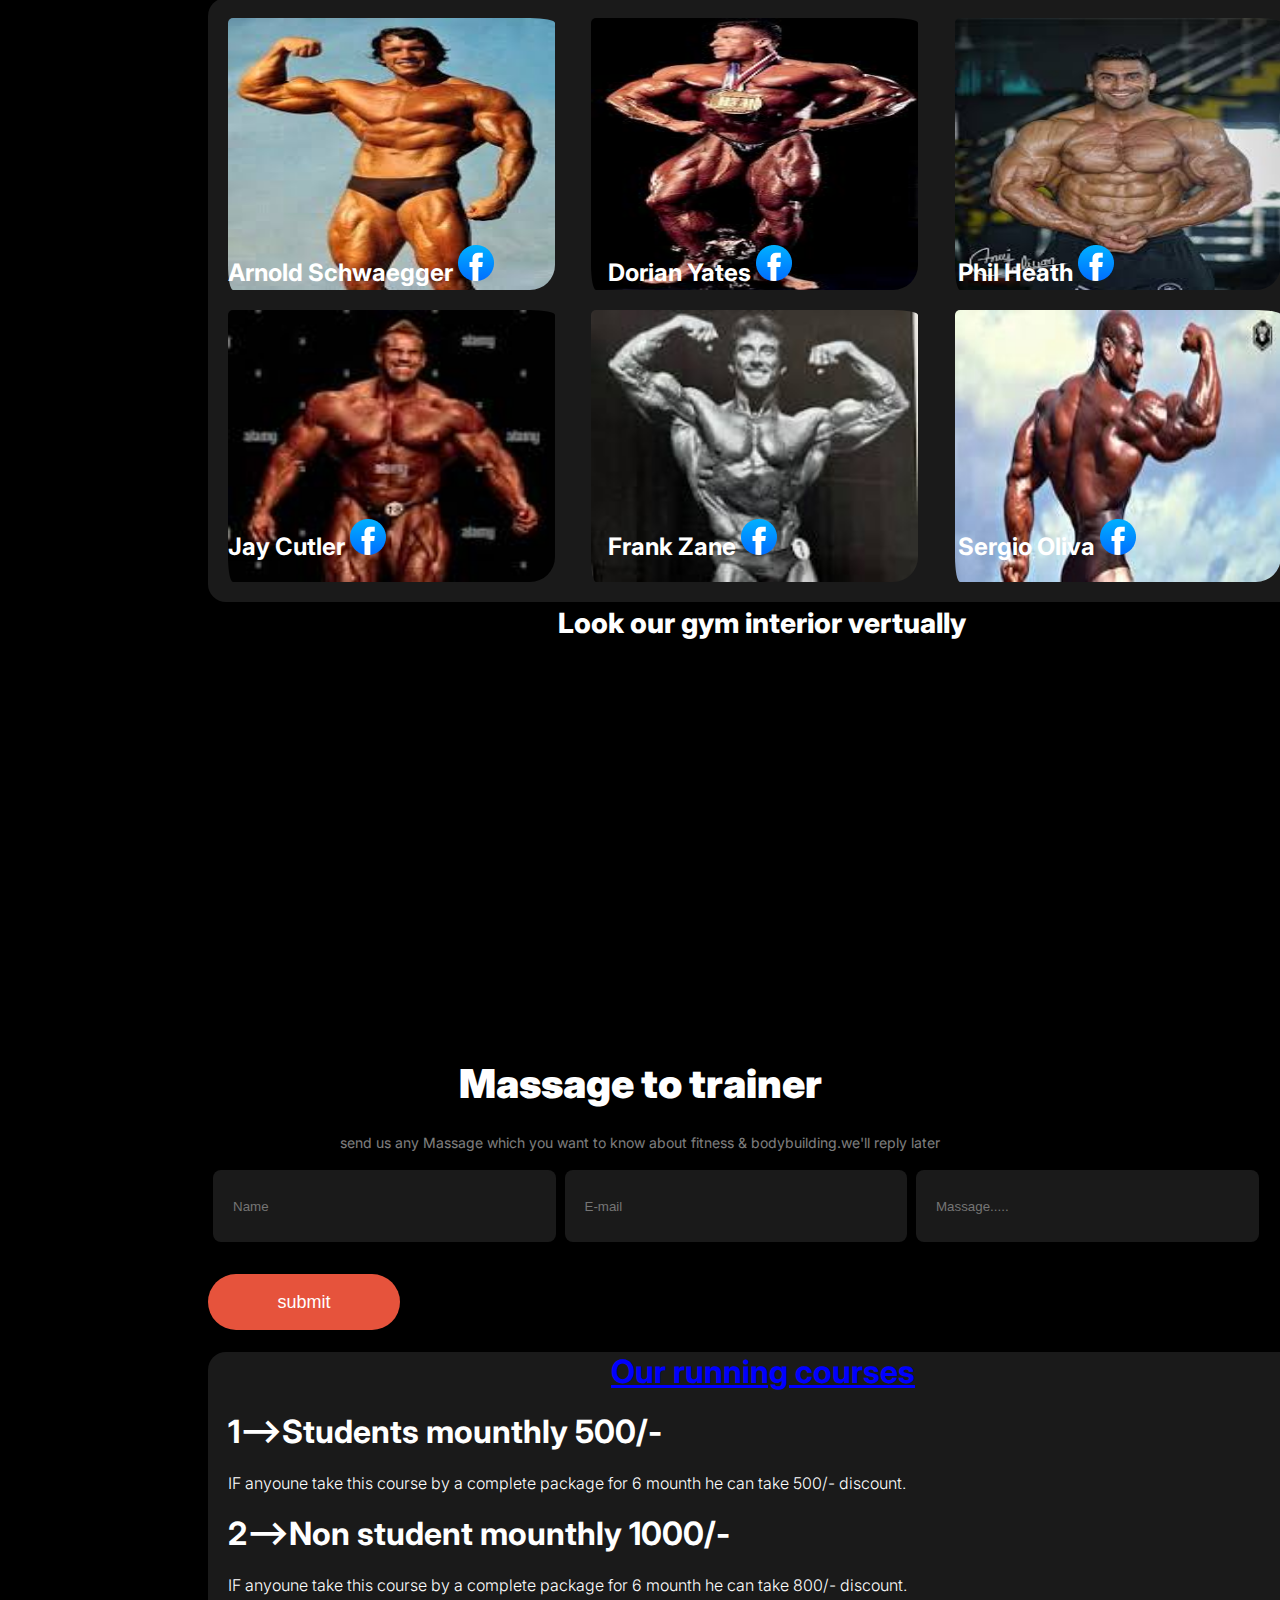
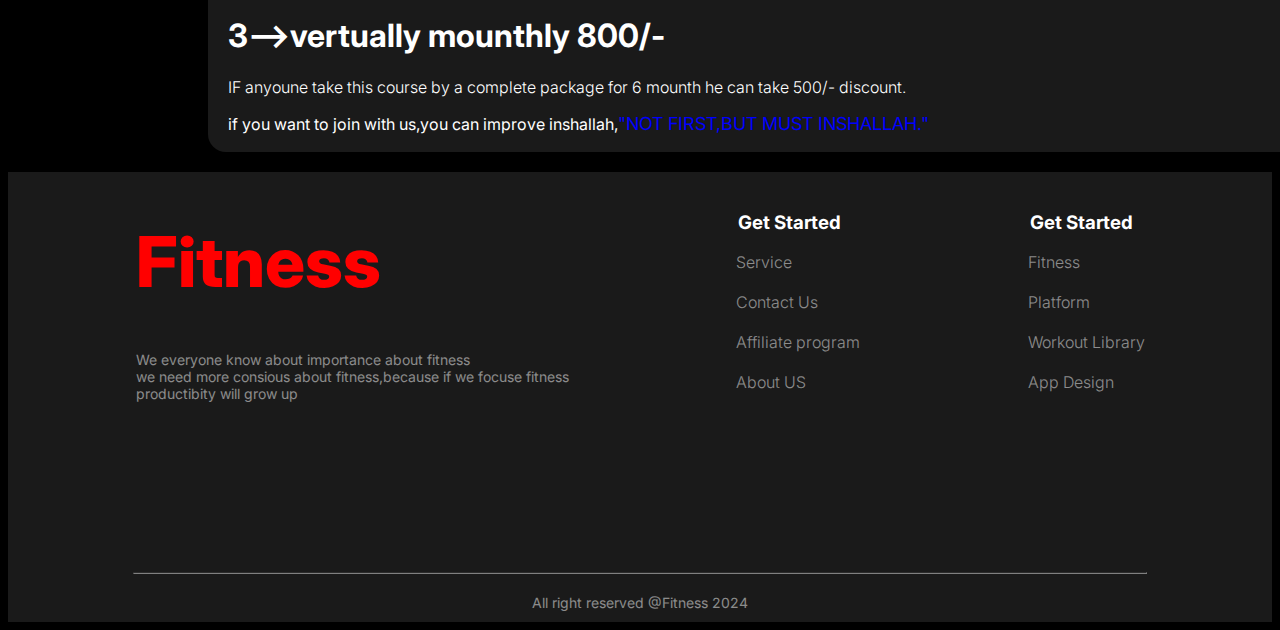
==== commit 38713acd: "final alhamdulillah" ====
--- a/index.html
+++ b/index.html
@@ -37,7 +37,9 @@
                 <h1>Get body in</h1>
                 <h1><span class="shape">shape</span> & stay</h1>
                 <h1>healthy</h1>
-                <!-- <i class="fa-solid fa-play"></i> -->
+                <div class="barta">
+                    <i class="fa-solid fa-play"></i>
+                </div>
 
                 <!-- <div class="fa-solid1"> -->
 
@@ -55,7 +57,6 @@
             <div class="pic_manush">
                 <div class="fa-solid1">
                     <!-- <i class="fa-solid fa-play">z</i> -->
-
                 </div>
 
                 <img src="images/Images 2.png" alt=""> <br>
@@ -63,7 +64,11 @@
                 <div class="circle_home">
                     <!-- <i class="fa-solid fa-play">zz</i> -->
 
-                    <button class="circle"></button>
+                    <button class="circle">
+                        <div class="vai">
+                            <i class="fa-solid fa-play"></i>
+                        </div>
+                    </button>
                     <div class="Video_tutorial_350">
                         <h1>350+</h1>
                         <p class="likha">Video tutorial</p>
@@ -364,7 +369,8 @@
             <p>IF anyoune take this course by a complete package for 6 mounth he can take 800/- discount. </p>
             <h1>3-->vertually mounthly 800/-</h1>
             <p>IF anyoune take this course by a complete package for 6 mounth he can take 500/- discount. </p>
-            <b class="inshallah">if you want to join with us,you can improve inshallah,<span class="not_first">"NOT FIRST,BUT MUST INSHALLAH."</span></b>
+            <b class="inshallah">if you want to join with us,you can improve inshallah,<span class="not_first">"NOT
+                    FIRST,BUT MUST INSHALLAH."</span></b>
 
 
         </section>
--- a/styles/style.css
+++ b/styles/style.css
@@ -10,7 +10,33 @@
     .menu {
         display: none;
     }
-}
+
+    .barta {
+        padding-left: 500px;
+    }
+    .vai{
+        display: none;
+    }
+}
+
+@media screen and (max-width:576px) {
+
+    .barta {
+        display: none;
+    }
+
+    .vai {
+        /* border: 5px solid wheat; */
+        /* padding-top: 0px; */
+    }
+    .menu {
+      padding-top: 25px;
+    }
+}
+
+@media screen and (max-width:576px) {}
+
+
 
 .fa-solid {
     /* border: 2px solid blue; */
@@ -29,7 +55,8 @@
 }
 
 .fa-solidd {
-    align-items: center;
+   
+    /* align-items: center; */
 }
 
 .fa-play {
@@ -144,7 +171,7 @@
     }
 
     .fa-solid {
-        padding-top: 25px;
+        /* padding-top: 25px; */
 
     }
 
